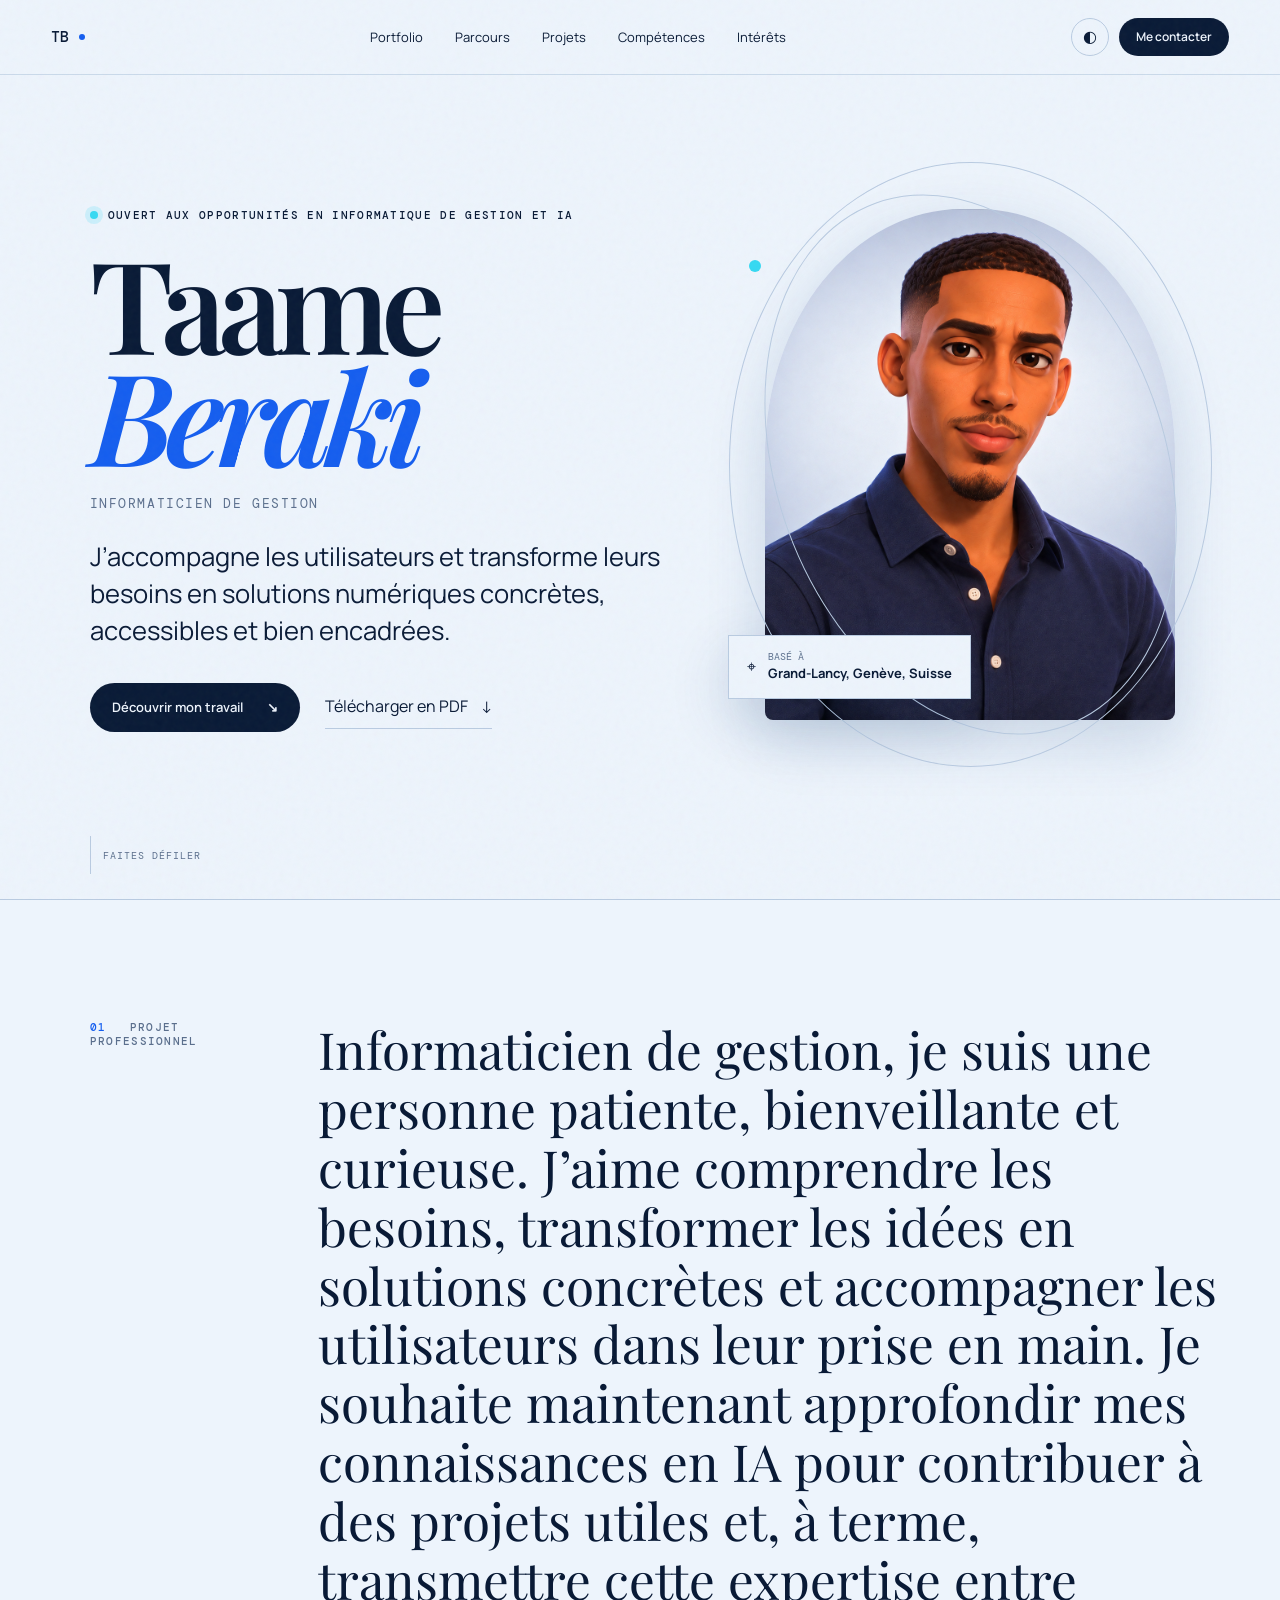
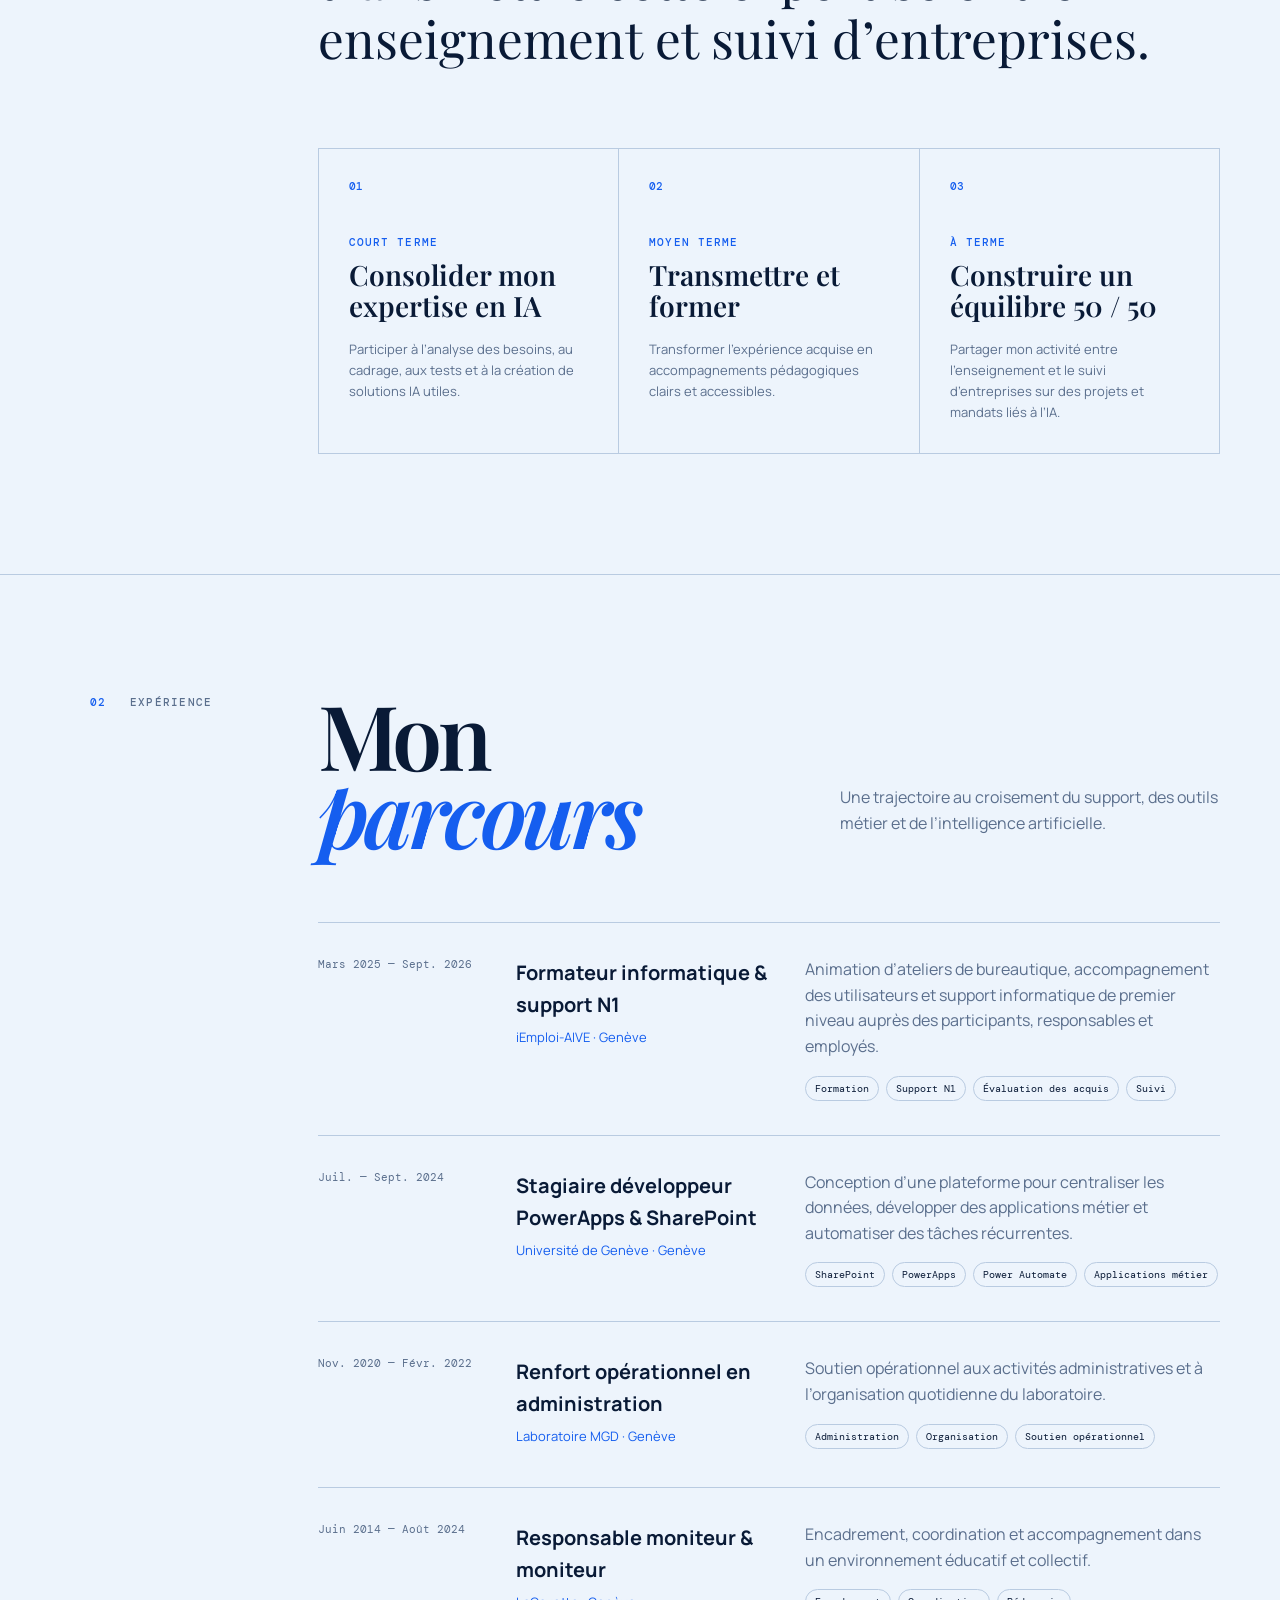
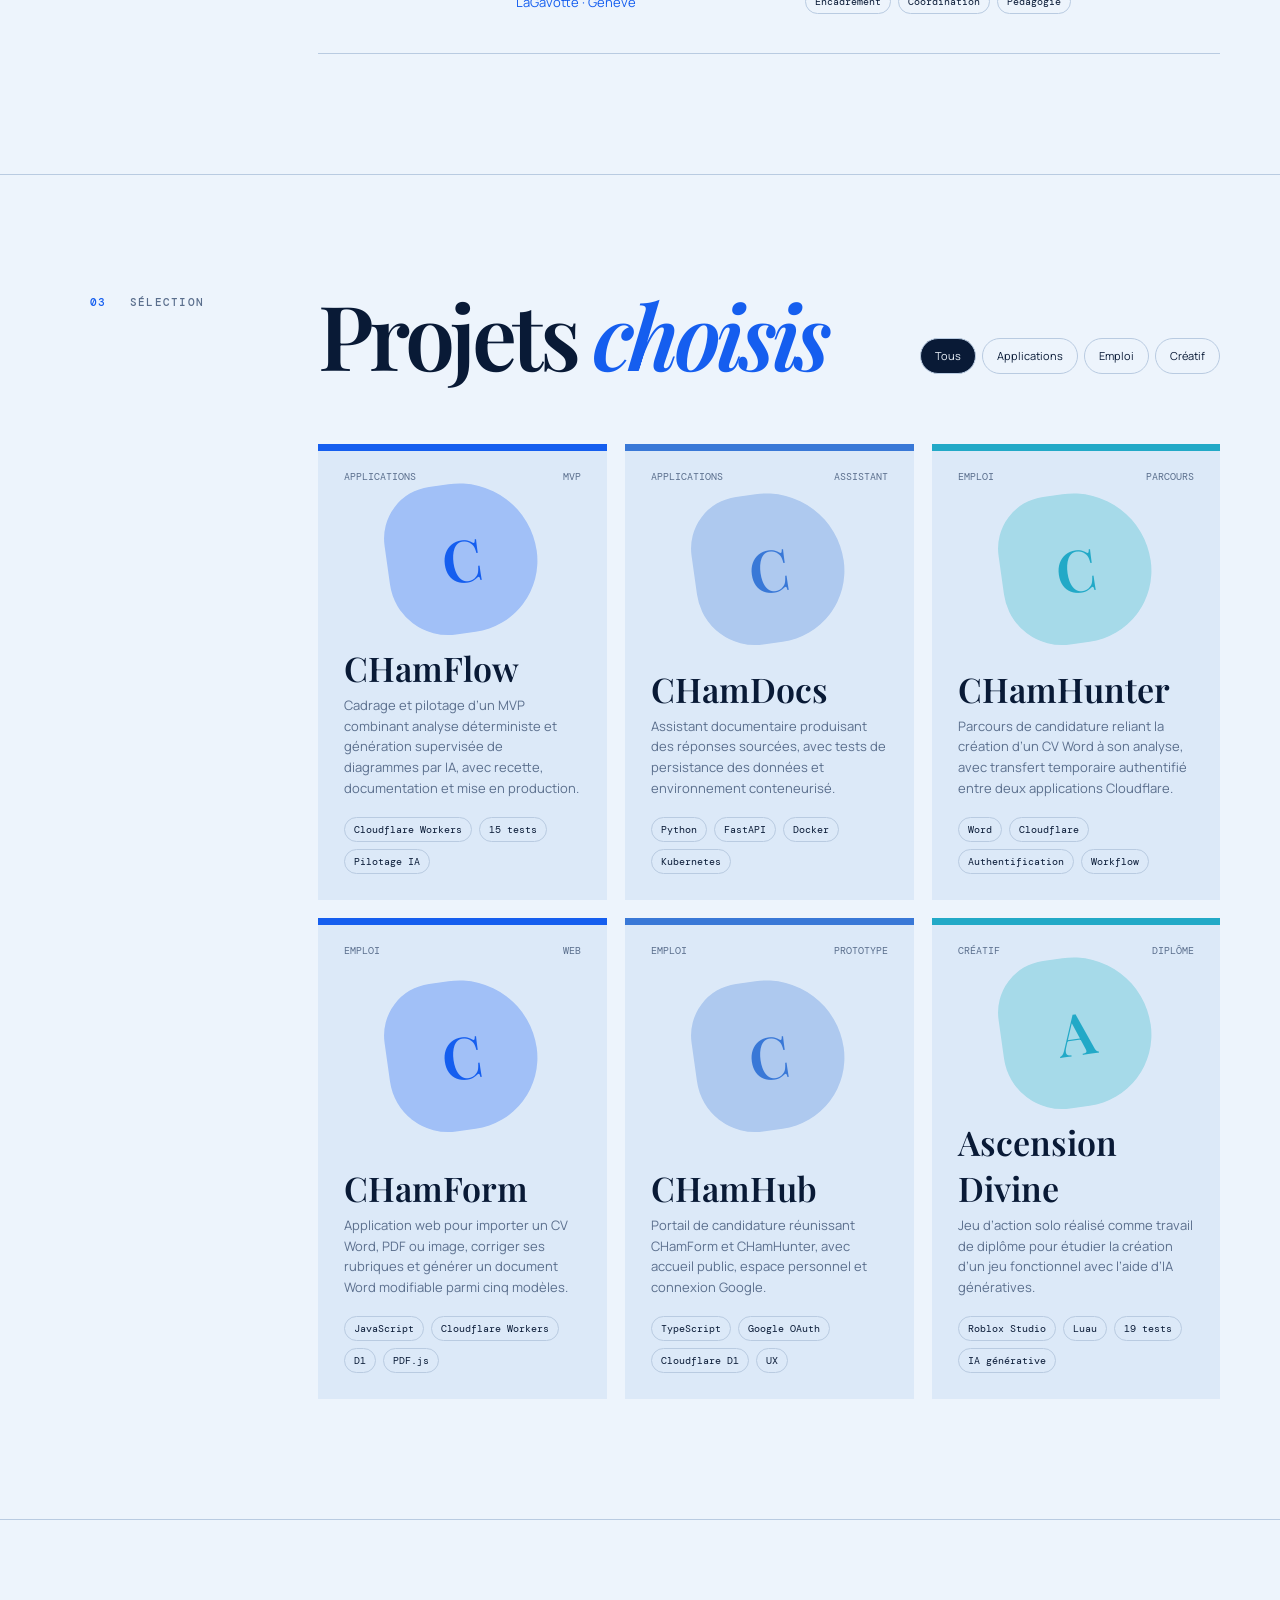
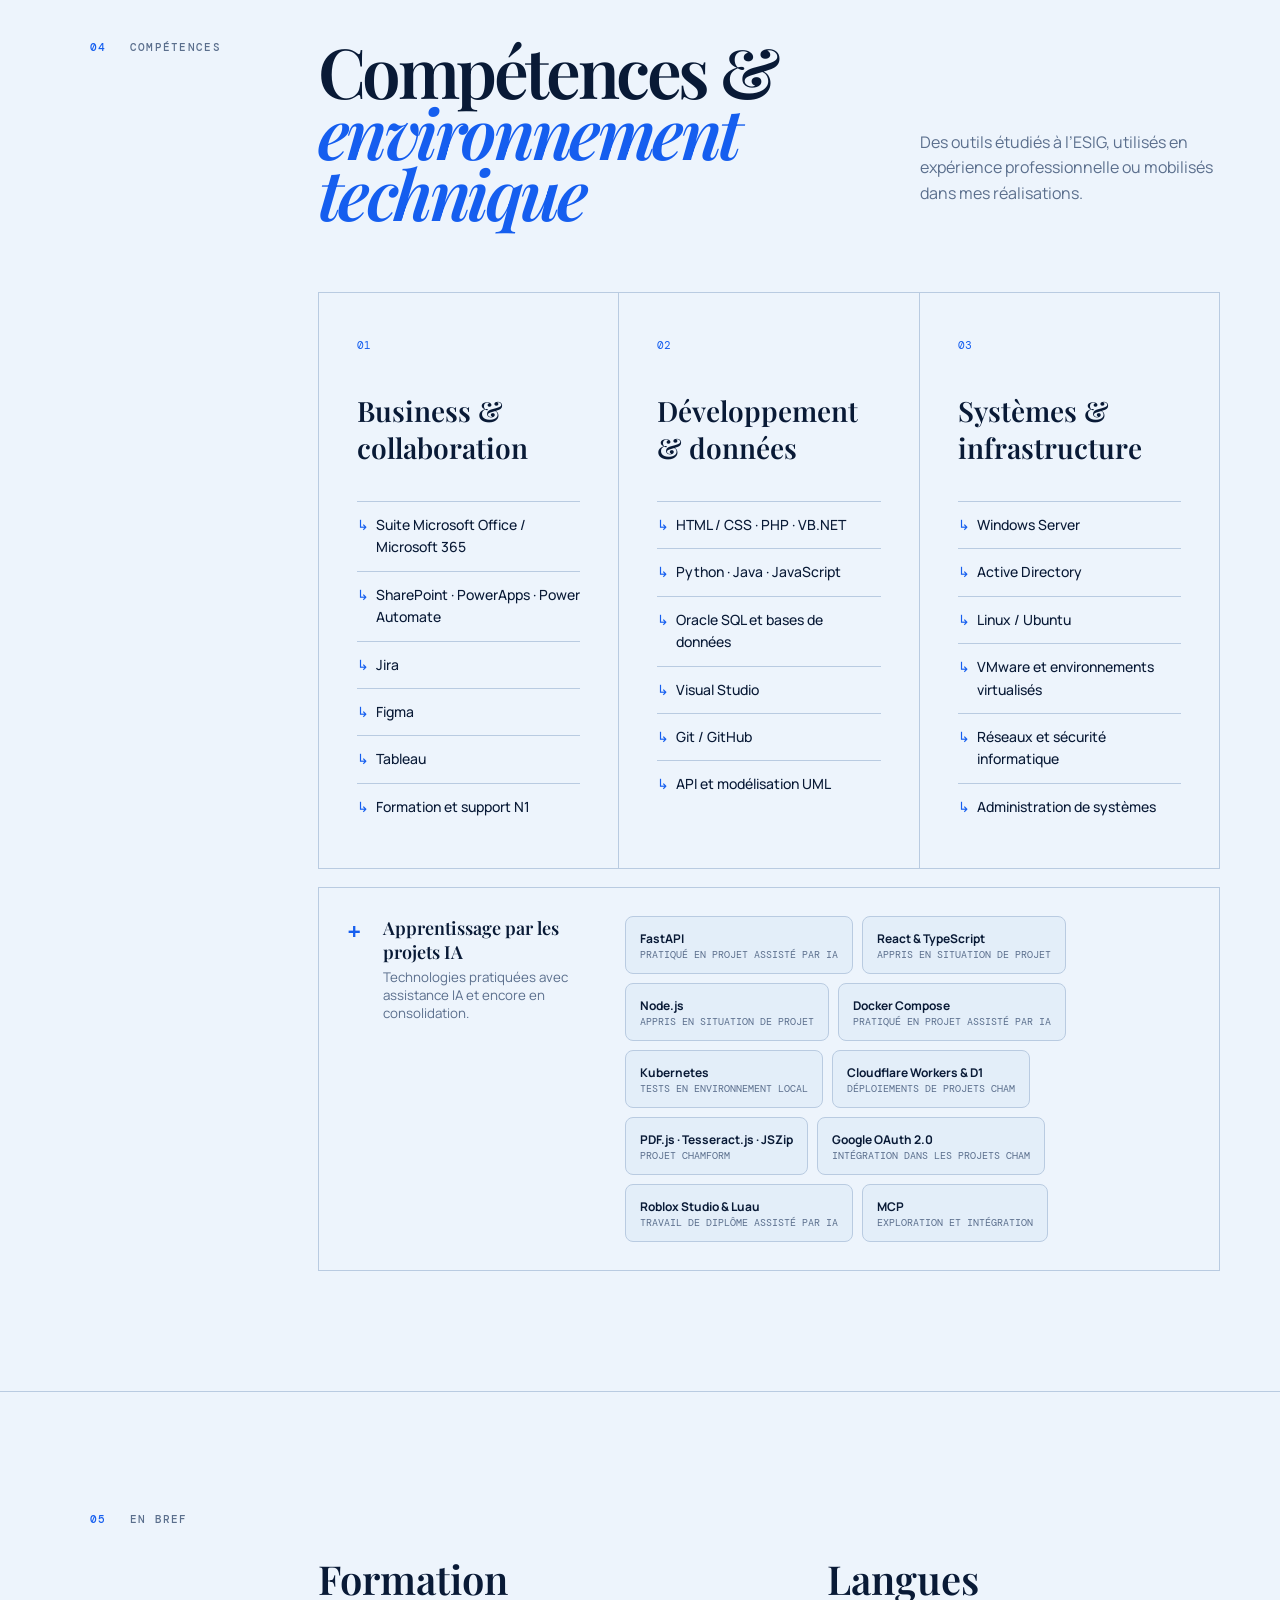
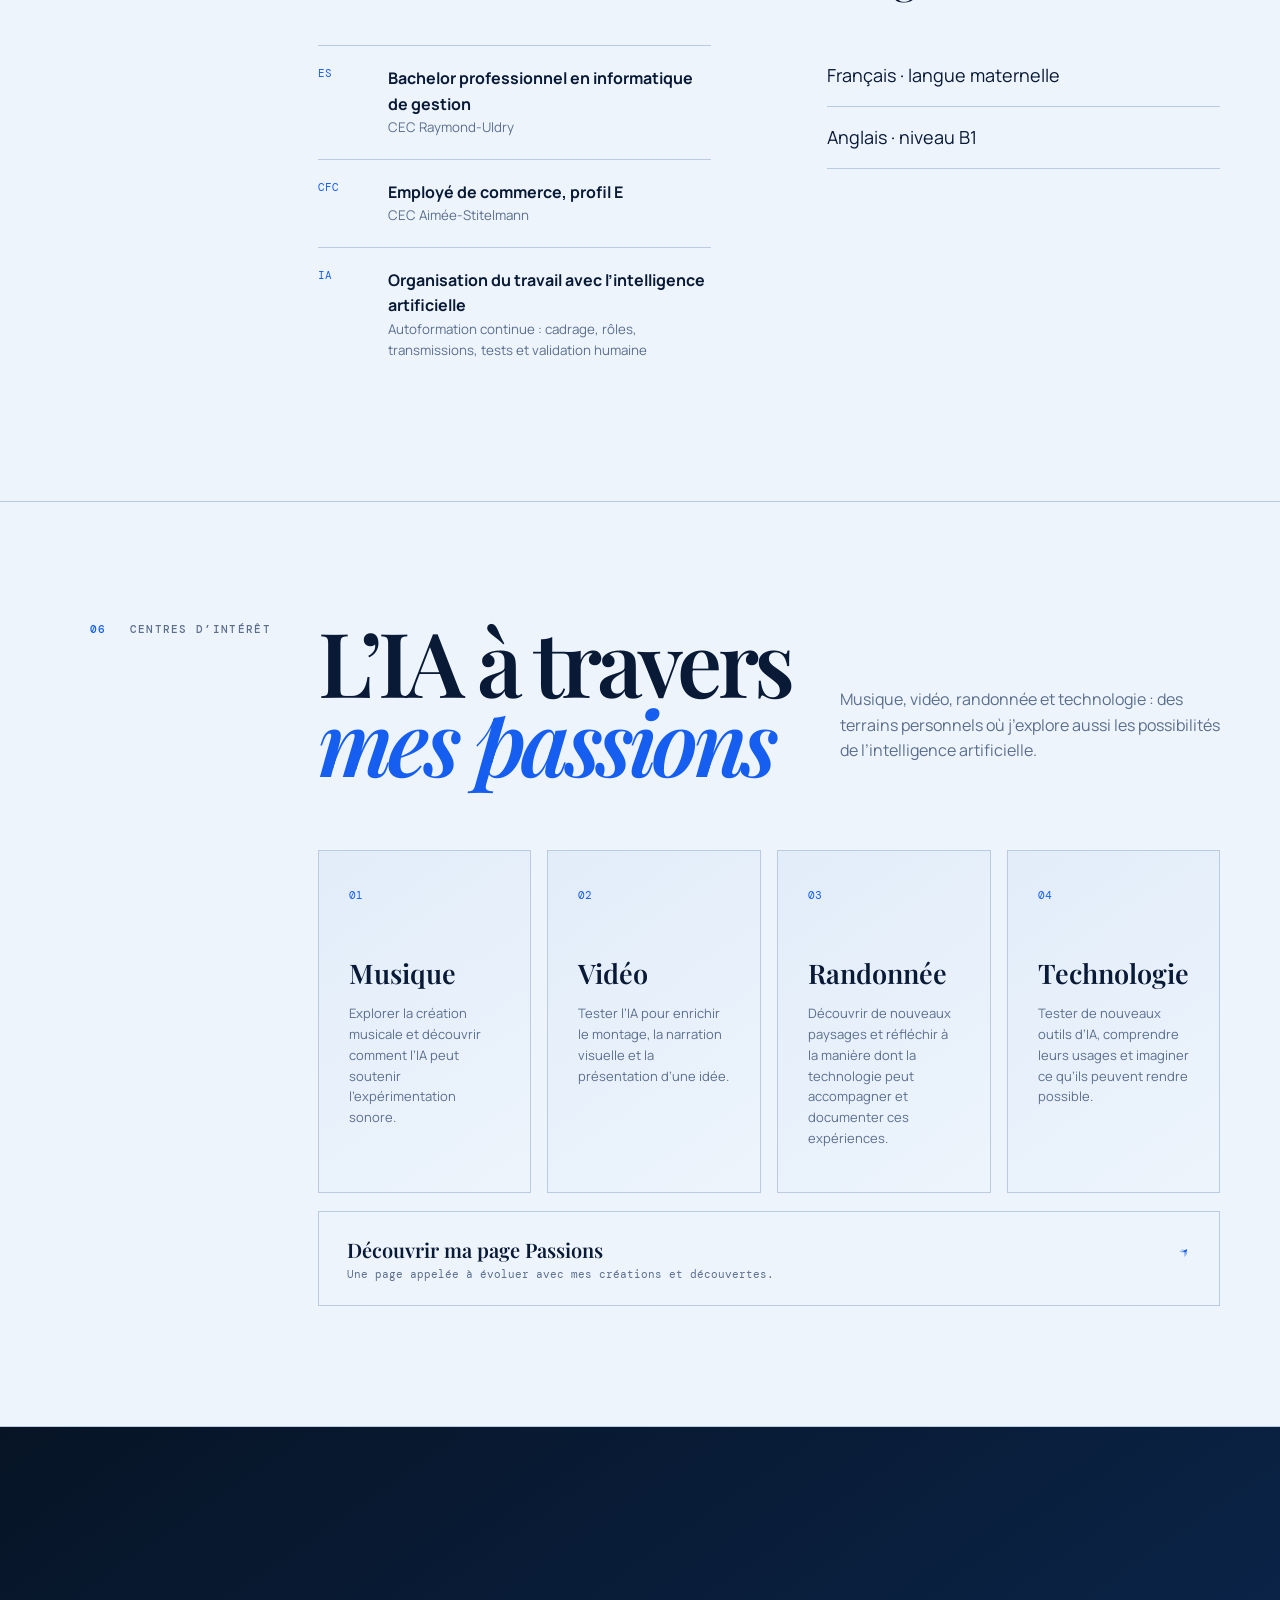
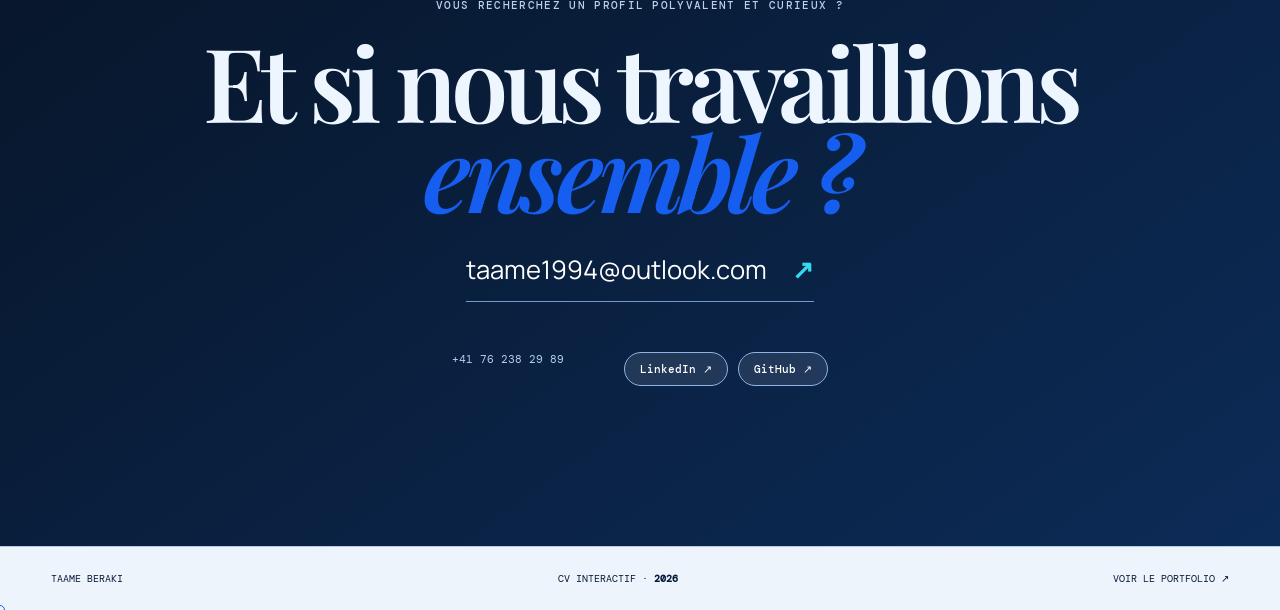
==== cv/index.html @ 234dd340 "Add interactive CV to portfolio" ====
<!doctype html>
<html lang="fr">
<head>
  <meta charset="utf-8">
  <meta name="viewport" content="width=device-width, initial-scale=1">
  <meta name="description" content="CV interactif de Taame Beraki, informaticien de gestion : parcours, compétences, projets et objectifs professionnels.">
  <meta name="theme-color" content="#f4f1ea">
  <title>Taame Beraki · CV interactif</title>
  <link rel="preconnect" href="https://fonts.googleapis.com">
  <link rel="preconnect" href="https://fonts.gstatic.com" crossorigin>
  <link href="https://fonts.googleapis.com/css2?family=DM+Mono:wght@300;400;500&family=Manrope:wght@400;500;600;700&family=Playfair+Display:ital,wght@0,600;1,600&display=swap" rel="stylesheet">
  <link rel="stylesheet" href="styles.css">
  <link rel="stylesheet" href="theme.css">
</head>
<body>
  <div class="noise" aria-hidden="true"></div>
  <header class="site-header">
    <a class="brand" href="#top" aria-label="Retour en haut"><span id="brand-initials">VN</span><i></i></a>
    <nav aria-label="Navigation principale">
      <a href="../index.html">Portfolio</a>
      <a href="#parcours">Parcours</a>
      <a href="#projets">Projets</a>
      <a href="#competences">Compétences</a>
      <a href="#interets">Intérêts</a>
    </nav>
    <div class="header-actions">
      <button class="icon-btn" id="theme-toggle" aria-label="Changer de thème" title="Changer de thème">◐</button>
      <a class="pill small" href="#contact">Me contacter</a>
    </div>
  </header>

  <main id="top">
    <section class="hero section reveal">
      <div class="hero-copy">
        <p class="eyebrow"><span class="status-dot"></span><span id="availability"></span></p>
        <h1><span id="first-name">Votre</span><br><em id="last-name">Nom</em></h1>
        <p class="hero-role" id="role"></p>
        <p class="lede" id="tagline"></p>
        <div class="hero-cta">
          <a class="pill" href="#projets">Découvrir mon travail <span>↘</span></a>
          <button class="text-btn" id="print-cv">Télécharger en PDF <span>↓</span></button>
        </div>
      </div>
      <div class="hero-visual" aria-label="Portrait stylisé">
        <div class="portrait-frame">
          <div class="portrait" id="portrait"><span id="portrait-initials">VN</span></div>
          <span class="orbit orbit-one"></span><span class="orbit orbit-two"></span>
        </div>
        <div class="location-card"><span>⌖</span><div><small>Basé à</small><strong id="location"></strong></div></div>
      </div>
      <div class="scroll-cue"><span></span>Faites défiler</div>
    </section>

    <section class="intro section reveal" id="apropos">
      <div class="section-label"><span>01</span> Projet professionnel</div>
      <div class="intro-content">
        <p class="statement" id="about"></p>
        <div class="goal-grid" id="goals"></div>
      </div>
    </section>

    <section class="experience section reveal" id="parcours">
      <div class="section-label"><span>02</span> Expérience</div>
      <div class="section-main">
        <div class="heading-row"><h2>Mon <em>parcours</em></h2><p>Une trajectoire au croisement du support, des outils métier et de l’intelligence artificielle.</p></div>
        <div class="timeline" id="experiences"></div>
      </div>
    </section>

    <section class="projects section reveal" id="projets">
      <div class="section-label"><span>03</span> Sélection</div>
      <div class="section-main">
        <div class="heading-row"><h2>Projets <em>choisis</em></h2><div class="filters" id="filters"></div></div>
        <div class="project-grid" id="projects"></div>
      </div>
    </section>

    <section class="skills section reveal" id="competences">
      <div class="section-label"><span>04</span> Compétences</div>
      <div class="section-main">
        <div class="heading-row"><h2>Compétences & <em>environnement technique</em></h2><p>Des outils étudiés à l’ESIG, utilisés en expérience professionnelle ou mobilisés dans mes réalisations.</p></div>
        <div class="skill-grid" id="skills"></div>
        <div class="additional-tools">
          <div class="additional-title"><span>+</span><strong>Apprentissage par les projets IA</strong><small>Technologies pratiquées avec assistance IA et encore en consolidation.</small></div>
          <div class="tool-chips" id="additional-tools"></div>
        </div>
      </div>
    </section>

    <section class="more section reveal">
      <div class="section-label"><span>05</span> En bref</div>
      <div class="section-main two-cols">
        <div><h3>Formation</h3><div id="education"></div></div>
        <div><h3>Langues</h3><ul class="language-list" id="languages"></ul></div>
      </div>
    </section>

    <section class="interests section reveal" id="interets">
      <div class="section-label"><span>06</span> Centres d’intérêt</div>
      <div class="section-main">
        <div class="heading-row"><h2>L’IA à travers <em>mes passions</em></h2><p>Musique, vidéo, randonnée et technologie : des terrains personnels où j’explore aussi les possibilités de l’intelligence artificielle.</p></div>
        <div class="interest-grid" id="interests"></div>
        <a class="passions-link" href="passions.html">Découvrir ma page Passions <span>↗</span><small>Une page appelée à évoluer avec mes créations et découvertes.</small></a>
      </div>
    </section>

    <section class="contact section reveal" id="contact">
      <p class="eyebrow">Vous recherchez un profil polyvalent et curieux ?</p>
      <h2>Et si nous travaillions<br><em>ensemble ?</em></h2>
      <a class="contact-link" id="email-link" href="#"><span id="email"></span><b>↗</b></a>
      <div class="contact-meta"><span id="phone"></span><div class="social-buttons" id="social-links"></div></div>
    </section>
  </main>

  <footer><span id="footer-name"></span><span>CV interactif · <b id="year"></b></span><a href="../index.html">Voir le portfolio ↗</a></footer>
  <div class="cursor-dot" aria-hidden="true"></div>
  <script src="cv-data.js"></script>
  <script src="script.js"></script>
</body>
</html>
---- cv/styles.css ----
:root{--paper:#f4f1ea;--ink:#171716;--muted:#6f6d67;--line:#cbc6bb;--accent:#d34f35;--card:#ebe6dc;--lime:#d9ff69;--shadow:0 20px 60px rgba(35,29,21,.12)}
*{box-sizing:border-box}html{scroll-behavior:smooth}body{margin:0;background:var(--paper);color:var(--ink);font-family:Manrope,sans-serif;line-height:1.6;transition:background .25s,color .25s}body.dark{--paper:#171716;--ink:#f3f0e9;--muted:#aaa69e;--line:#3d3a35;--accent:#ff7358;--card:#242320;--lime:#ccf45f;--shadow:0 20px 60px rgba(0,0,0,.3)}
a{color:inherit;text-decoration:none}button{font:inherit}.noise{position:fixed;inset:0;pointer-events:none;opacity:.045;z-index:20;background-image:url("data:image/svg+xml,%3Csvg viewBox='0 0 180 180' xmlns='http://www.w3.org/2000/svg'%3E%3Cfilter id='n'%3E%3CfeTurbulence type='fractalNoise' baseFrequency='.85' numOctaves='3' stitchTiles='stitch'/%3E%3C/filter%3E%3Crect width='100%25' height='100%25' filter='url(%23n)' opacity='.8'/%3E%3C/svg%3E")}.site-header{position:fixed;z-index:10;top:0;left:0;right:0;display:flex;align-items:center;justify-content:space-between;padding:18px 4vw;background:color-mix(in srgb,var(--paper) 82%,transparent);backdrop-filter:blur(14px);border-bottom:1px solid color-mix(in srgb,var(--line) 65%,transparent)}.brand{display:flex;align-items:center;gap:10px;font:500 15px DM Mono,monospace}.brand i{width:6px;height:6px;border-radius:50%;background:var(--accent)}nav{display:flex;gap:32px;font-size:13px}nav a{position:relative}nav a:after{content:"";position:absolute;left:0;right:100%;bottom:-5px;height:1px;background:var(--ink);transition:.25s}nav a:hover:after{right:0}.header-actions{display:flex;gap:10px;align-items:center}.icon-btn{border:1px solid var(--line);background:transparent;color:var(--ink);width:38px;height:38px;border-radius:50%;cursor:pointer}.pill{display:inline-flex;gap:24px;align-items:center;background:var(--ink);color:var(--paper);padding:14px 22px;border-radius:999px;font-size:13px;font-weight:600;transition:transform .2s,box-shadow .2s}.pill:hover{transform:translateY(-2px);box-shadow:var(--shadow)}.pill.small{padding:9px 17px;font-size:12px}.section{padding:120px 7vw;border-bottom:1px solid var(--line)}.hero{min-height:100vh;padding-top:150px;display:grid;grid-template-columns:1.2fr .8fr;align-items:center;position:relative;overflow:hidden}.eyebrow{font:500 11px DM Mono,monospace;text-transform:uppercase;letter-spacing:.12em;display:flex;gap:10px;align-items:center}.status-dot{width:8px;height:8px;border-radius:50%;background:#67bd61;box-shadow:0 0 0 5px color-mix(in srgb,#67bd61 18%,transparent)}h1,h2{font-family:Playfair Display,serif;font-weight:600;line-height:.88;margin:24px 0}h1{font-size:clamp(74px,10vw,154px);letter-spacing:-.065em}h1 em,h2 em{color:var(--accent);font-weight:600}.hero-role{font:400 13px DM Mono,monospace;text-transform:uppercase;letter-spacing:.12em;color:var(--muted)}.lede{max-width:610px;font-size:clamp(18px,2vw,26px);line-height:1.45;margin:26px 0 34px}.hero-cta{display:flex;align-items:center;gap:25px}.text-btn{border:0;background:none;color:var(--ink);border-bottom:1px solid var(--line);padding:8px 0;cursor:pointer}.text-btn span{margin-left:10px}.hero-visual{position:relative;display:grid;place-items:center;min-height:520px}.portrait-frame{width:min(32vw,410px);aspect-ratio:4/5;position:relative}.portrait{height:100%;border-radius:48% 48% 8px 8px;background:linear-gradient(150deg,#f7d89f,#d5533f 52%,#682f83);display:grid;place-items:center;overflow:hidden;box-shadow:var(--shadow)}.portrait span{font:600 clamp(70px,10vw,140px) Playfair Display,serif;color:#fff8;letter-spacing:-.08em}.portrait.has-photo{background-size:cover;background-position:center}.portrait.has-photo span{display:none}.orbit{position:absolute;border:1px solid var(--line);border-radius:50%;pointer-events:none}.orbit-one{inset:-9%;animation:spin 18s linear infinite}.orbit-one:before{content:"";position:absolute;width:12px;height:12px;border-radius:50%;background:var(--lime);top:16%;left:4%}.orbit-two{inset:12% -18%;transform:rotate(70deg)}@keyframes spin{to{transform:rotate(360deg)}}.location-card{position:absolute;bottom:5%;left:-5%;background:var(--paper);border:1px solid var(--line);padding:14px 18px;box-shadow:var(--shadow);display:flex;gap:12px;align-items:center}.location-card small,.location-card strong{display:block}.location-card small{font:10px DM Mono;color:var(--muted);text-transform:uppercase}.location-card strong{font-size:13px}.scroll-cue{position:absolute;bottom:25px;left:7vw;font:10px DM Mono;color:var(--muted);text-transform:uppercase;letter-spacing:.1em;display:flex;align-items:center;gap:12px}.scroll-cue span{height:38px;width:1px;background:var(--line)}.section-label{font:500 11px DM Mono,monospace;text-transform:uppercase;letter-spacing:.12em;color:var(--muted)}.section-label span{color:var(--accent);margin-right:15px}.intro,.experience,.projects,.skills,.more{display:grid;grid-template-columns:18% 82%;gap:30px}.statement{font-family:Playfair Display,serif;font-size:clamp(30px,4vw,58px);line-height:1.15;max-width:1100px;margin:0 0 80px}.stats{display:grid;grid-template-columns:repeat(3,1fr);border-top:1px solid var(--line)}.stat{padding:35px 20px 0 0}.stat strong{display:block;font:600 clamp(42px,5vw,72px) Playfair Display;color:var(--accent)}.stat span{font:11px DM Mono;color:var(--muted);text-transform:uppercase}.heading-row{display:flex;justify-content:space-between;align-items:end;margin-bottom:70px;gap:40px}.heading-row h2{font-size:clamp(55px,7vw,100px);letter-spacing:-.05em;margin:0}.heading-row>p{max-width:380px;color:var(--muted)}.timeline{border-top:1px solid var(--line)}.timeline-item{display:grid;grid-template-columns:22% 32% 46%;padding:34px 0;border-bottom:1px solid var(--line);transition:padding .2s}.timeline-item:hover{padding-left:10px}.period{font:11px DM Mono;color:var(--muted)}.job h3{margin:0;font-size:20px}.job p{margin:6px 0;color:var(--accent);font-size:13px}.job-detail p{margin-top:0;color:var(--muted)}.tag-list{display:flex;gap:7px;flex-wrap:wrap}.tag{font:10px DM Mono;border:1px solid var(--line);border-radius:999px;padding:5px 9px}.filters{display:flex;gap:6px;flex-wrap:wrap}.filter{border:1px solid var(--line);color:var(--ink);background:none;border-radius:999px;padding:8px 14px;cursor:pointer;font-size:11px}.filter.active{background:var(--ink);color:var(--paper)}.project-grid{display:grid;grid-template-columns:repeat(3,1fr);gap:18px}.project-card{min-height:420px;padding:26px;background:var(--card);display:flex;flex-direction:column;position:relative;overflow:hidden;transition:transform .3s,opacity .3s}.project-card:hover{transform:translateY(-8px)}.project-card:before{content:"";height:7px;position:absolute;top:0;left:0;right:0;background:var(--project)}.project-card[data-color=violet]{--project:#7852b8}.project-card[data-color=coral]{--project:#e46b4f}.project-card[data-color=mint]{--project:#79bfa2}.project-top{display:flex;justify-content:space-between;font:10px DM Mono;color:var(--muted);text-transform:uppercase}.project-mark{margin:auto;display:grid;place-items:center;width:150px;height:150px;border-radius:40% 60% 55% 45%;background:color-mix(in srgb,var(--project) 35%,var(--paper));font:600 58px Playfair Display;color:var(--project);transform:rotate(-8deg);transition:.3s}.project-card:hover .project-mark{transform:rotate(4deg) scale(1.06)}.project-card h3{font:600 34px Playfair Display;margin:12px 0 4px}.project-card p{font-size:13px;color:var(--muted);margin:0 0 18px}.skill-grid{display:grid;grid-template-columns:repeat(3,1fr);gap:1px;background:var(--line);border:1px solid var(--line)}.skill-group{background:var(--paper);padding:38px}.skill-group .num{font:11px DM Mono;color:var(--accent)}.skill-group h3{font:600 28px Playfair Display;margin:35px 0}.skill-group ul{list-style:none;padding:0;margin:0}.skill-group li{border-top:1px solid var(--line);padding:10px 0;font-size:13px}.two-cols{display:grid;grid-template-columns:1fr 1fr;gap:9vw}.two-cols h3{font:600 40px Playfair Display}.edu-item{border-top:1px solid var(--line);padding:20px 0;display:grid;grid-template-columns:70px 1fr}.edu-item span{font:11px DM Mono;color:var(--accent)}.edu-item strong,.edu-item small{display:block}.edu-item small{color:var(--muted)}.language-list{list-style:none;padding:0}.language-list li{font-size:18px;border-bottom:1px solid var(--line);padding:16px 0}.contact{text-align:center;padding-top:160px;padding-bottom:160px;background:var(--ink);color:var(--paper)}.contact .eyebrow{justify-content:center;color:var(--muted)}.contact h2{font-size:clamp(55px,8vw,120px);letter-spacing:-.055em}.contact-link{display:inline-flex;gap:25px;align-items:center;border-bottom:1px solid var(--muted);font-size:clamp(16px,2vw,28px);padding:10px 0}.contact-link b{color:var(--lime)}.contact-meta{display:flex;justify-content:center;gap:60px;margin-top:50px;color:var(--muted);font:11px DM Mono}.contact-meta a{margin:0 8px;color:var(--paper)}footer{display:flex;justify-content:space-between;padding:25px 4vw;font:10px DM Mono;text-transform:uppercase}.reveal{opacity:0;transform:translateY(25px);transition:opacity .7s,transform .7s}.reveal.visible{opacity:1;transform:none}.cursor-dot{position:fixed;z-index:30;width:10px;height:10px;border:1px solid var(--accent);border-radius:50%;pointer-events:none;transform:translate(-50%,-50%);transition:width .2s,height .2s;display:none}@media(pointer:fine){.cursor-dot{display:block}}@media(max-width:900px){nav{display:none}.section{padding:90px 6vw}.hero{grid-template-columns:1fr;padding-top:120px}.hero-visual{min-height:430px}.portrait-frame{width:min(75vw,380px)}.intro,.experience,.projects,.skills,.more{grid-template-columns:1fr}.section-label{margin-bottom:35px}.project-grid,.skill-grid{grid-template-columns:1fr}.timeline-item{grid-template-columns:1fr;gap:15px}.stats{grid-template-columns:1fr}.heading-row{align-items:start;flex-direction:column}.two-cols{grid-template-columns:1fr}.project-card{min-height:380px}}@media(max-width:540px){.site-header{padding:14px 5vw}.pill.small{display:none}.hero-cta{align-items:flex-start;flex-direction:column}.hero-visual{min-height:390px}.location-card{left:0}.contact-meta,footer{flex-direction:column;gap:18px}.contact-meta{align-items:center}.section{padding:72px 5vw}.hero{padding-top:115px}h1{font-size:70px}}@media print{.site-header,.hero-cta,.scroll-cue,.noise,.cursor-dot,.filters{display:none!important}.section{padding:35px 4vw;break-inside:avoid}.hero{min-height:auto;padding-top:40px;grid-template-columns:1.4fr .6fr}.hero-visual{min-height:280px}.portrait-frame{width:200px}.contact{background:white;color:black}.reveal{opacity:1;transform:none}.project-card{min-height:250px}.project-grid{grid-template-columns:repeat(3,1fr)}body{--paper:#fff;--ink:#111;--card:#eee}}
---- cv/theme.css ----
:root {
  --paper: #edf4fc;
  --ink: #091a36;
  --muted: #5b6f8d;
  --line: #b9cbe1;
  --accent: #155eef;
  --card: #dce9f8;
  --lime: #35d9f2;
  --shadow: 0 20px 60px rgba(13, 53, 109, .16);
}

body.dark {
  --paper: #071426;
  --ink: #edf5ff;
  --muted: #9eb2ce;
  --line: #29415f;
  --accent: #5b8cff;
  --card: #0f2440;
  --lime: #35d9f2;
  --shadow: 0 20px 60px rgba(0, 0, 0, .35);
}

.portrait {
  background: linear-gradient(145deg, #d8e8ff, #3978d7 52%, #071426);
}

.portrait.has-photo {
  background-position: center 16%;
}

.project-card[data-color=violet] { --project: #155eef; }
.project-card[data-color=coral] { --project: #3978d7; }
.project-card[data-color=mint] { --project: #22a9c7; }

.contact {
  background: linear-gradient(145deg, #071426, #0c2b57);
  color: #edf5ff;
}

.contact .eyebrow,
.contact-meta {
  color: #b9d0ee;
}

.contact-link {
  color: #ffffff;
  border-color: #7799c7;
}

.social-buttons {
  display: flex;
  gap: 10px;
}

.contact-meta .social-buttons a {
  display: inline-flex;
  align-items: center;
  margin: 0;
  padding: 9px 15px;
  border: 1px solid #8eb4e5;
  border-radius: 999px;
  background: rgba(237, 245, 255, .1);
  color: #ffffff;
  font-weight: 500;
  transition: background .2s, color .2s, transform .2s;
}

.contact-meta .social-buttons a:hover {
  background: #edf5ff;
  color: #071426;
  transform: translateY(-2px);
}

.status-dot {
  background: #35d9f2;
  box-shadow: 0 0 0 5px color-mix(in srgb, #35d9f2 18%, transparent);
}

.interests {
  display: grid;
  grid-template-columns: 18% 82%;
  gap: 30px;
}

.interest-grid {
  display: grid;
  grid-template-columns: repeat(4, 1fr);
  gap: 16px;
}

.passions-link {
  display: grid;
  grid-template-columns: 1fr auto;
  gap: 4px 20px;
  margin-top: 18px;
  padding: 24px 28px;
  border: 1px solid var(--line);
  font: 600 20px "Playfair Display", serif;
  transition: background .2s, transform .2s;
}

.passions-link:hover {
  background: var(--card);
  transform: translateY(-2px);
}

.passions-link span {
  color: var(--accent);
}

.passions-link small {
  grid-column: 1 / -1;
  color: var(--muted);
  font: 11px "DM Mono", monospace;
}

.passions-page {
  min-height: 100vh;
}

.passions-hero {
  min-height: 78vh;
  padding: 170px 8vw 90px;
  display: flex;
  flex-direction: column;
  justify-content: center;
  border-bottom: 1px solid var(--line);
}

.passions-hero h1 {
  margin: 22px 0;
  font-size: clamp(80px, 14vw, 190px);
}

.passions-hero .lede {
  max-width: 760px;
  color: var(--muted);
}

.passions-list {
  display: grid;
  grid-template-columns: repeat(2, 1fr);
  padding: 0 8vw;
}

.passions-list article {
  min-height: 360px;
  padding: 45px;
  border-right: 1px solid var(--line);
  border-bottom: 1px solid var(--line);
}

.passions-list article:nth-child(2n) {
  border-right: 0;
}

.passions-list span {
  color: var(--accent);
  font: 11px "DM Mono", monospace;
}

.passions-list h2 {
  margin: 90px 0 20px;
  font-size: clamp(42px, 6vw, 80px);
}

.passions-list p {
  max-width: 480px;
  color: var(--muted);
}

.passions-next {
  padding: 140px 8vw;
  text-align: center;
}

.passions-next .eyebrow {
  justify-content: center;
}

.passions-next h2 {
  margin: 28px 0 55px;
  font-size: clamp(55px, 8vw, 110px);
}

.interest-card {
  min-height: 250px;
  padding: 30px;
  border: 1px solid var(--line);
  background: linear-gradient(145deg, color-mix(in srgb, var(--card) 65%, transparent), transparent);
}

.interest-card > span {
  color: var(--accent);
  font: 11px "DM Mono", monospace;
}

.interest-card h3 {
  margin: 52px 0 15px;
  font: 600 27px "Playfair Display", serif;
  line-height: 1.1;
}

.interest-card p {
  color: var(--muted);
  font-size: 13px;
}

.goal-grid {
  display: grid;
  grid-template-columns: repeat(3, 1fr);
  gap: 1px;
  background: var(--line);
  border: 1px solid var(--line);
}

.goal-card {
  position: relative;
  min-height: 285px;
  padding: 30px;
  background: var(--paper);
}

.goal-number {
  color: var(--accent);
  font: 500 11px "DM Mono", monospace;
}

.goal-horizon {
  margin: 42px 0 10px;
  color: var(--accent);
  font: 500 11px "DM Mono", monospace;
  letter-spacing: .1em;
  text-transform: uppercase;
}

.goal-card h3 {
  max-width: 270px;
  margin: 0 0 18px;
  font: 600 28px "Playfair Display", serif;
  line-height: 1.12;
}

.goal-card > p:last-child {
  margin: 0;
  color: var(--muted);
  font-size: 13px;
}

.skill-group li {
  position: relative;
  padding: 12px 0 12px 19px;
  font-size: 14px;
  font-weight: 500;
}

.skill-group li::before {
  content: "↳";
  position: absolute;
  left: 0;
  color: var(--accent);
}

.skills .heading-row h2 {
  max-width: 520px;
  font-size: clamp(48px, 5.4vw, 76px);
}

.skills .heading-row > p {
  max-width: 300px;
}

.additional-tools {
  display: grid;
  grid-template-columns: 250px 1fr;
  gap: 28px;
  margin-top: 18px;
  padding: 28px;
  border: 1px solid var(--line);
}

.additional-title {
  display: grid;
  grid-template-columns: 26px 1fr;
  align-content: start;
  gap: 4px 10px;
}

.additional-title > span {
  grid-row: 1 / span 2;
  color: var(--accent);
  font: 500 24px "DM Mono", monospace;
}

.additional-title strong {
  font: 600 18px "Playfair Display", serif;
}

.additional-title small {
  color: var(--muted);
  line-height: 1.35;
}

.tool-chips {
  display: flex;
  flex-wrap: wrap;
  gap: 9px;
}

.tool-chip {
  display: inline-flex;
  flex-direction: column;
  justify-content: center;
  min-height: 58px;
  padding: 9px 14px;
  border: 1px solid var(--line);
  border-radius: 8px;
  background: color-mix(in srgb, var(--card) 55%, transparent);
}

.tool-chip strong {
  font-size: 12px;
}

.tool-chip span {
  color: var(--muted);
  font: 10px "DM Mono", monospace;
  text-transform: uppercase;
}

@media (max-width: 900px) {
  .interests { grid-template-columns: 1fr; }
  .interest-grid { grid-template-columns: 1fr; }
  .goal-grid { grid-template-columns: 1fr; }
  .additional-tools { grid-template-columns: 1fr; }
  .passions-list { grid-template-columns: 1fr; padding: 0 5vw; }
  .passions-list article { border-right: 0; }
}

@media (max-width: 1100px) {
  .skills {
    grid-template-columns: 1fr;
  }

  .skills .section-label {
    margin-bottom: 35px;
  }

  .skills .heading-row {
    align-items: flex-start;
    flex-direction: column;
  }

  .skills .heading-row > p {
    max-width: 520px;
  }

  .skills .skill-grid {
    grid-template-columns: 1fr;
  }
}
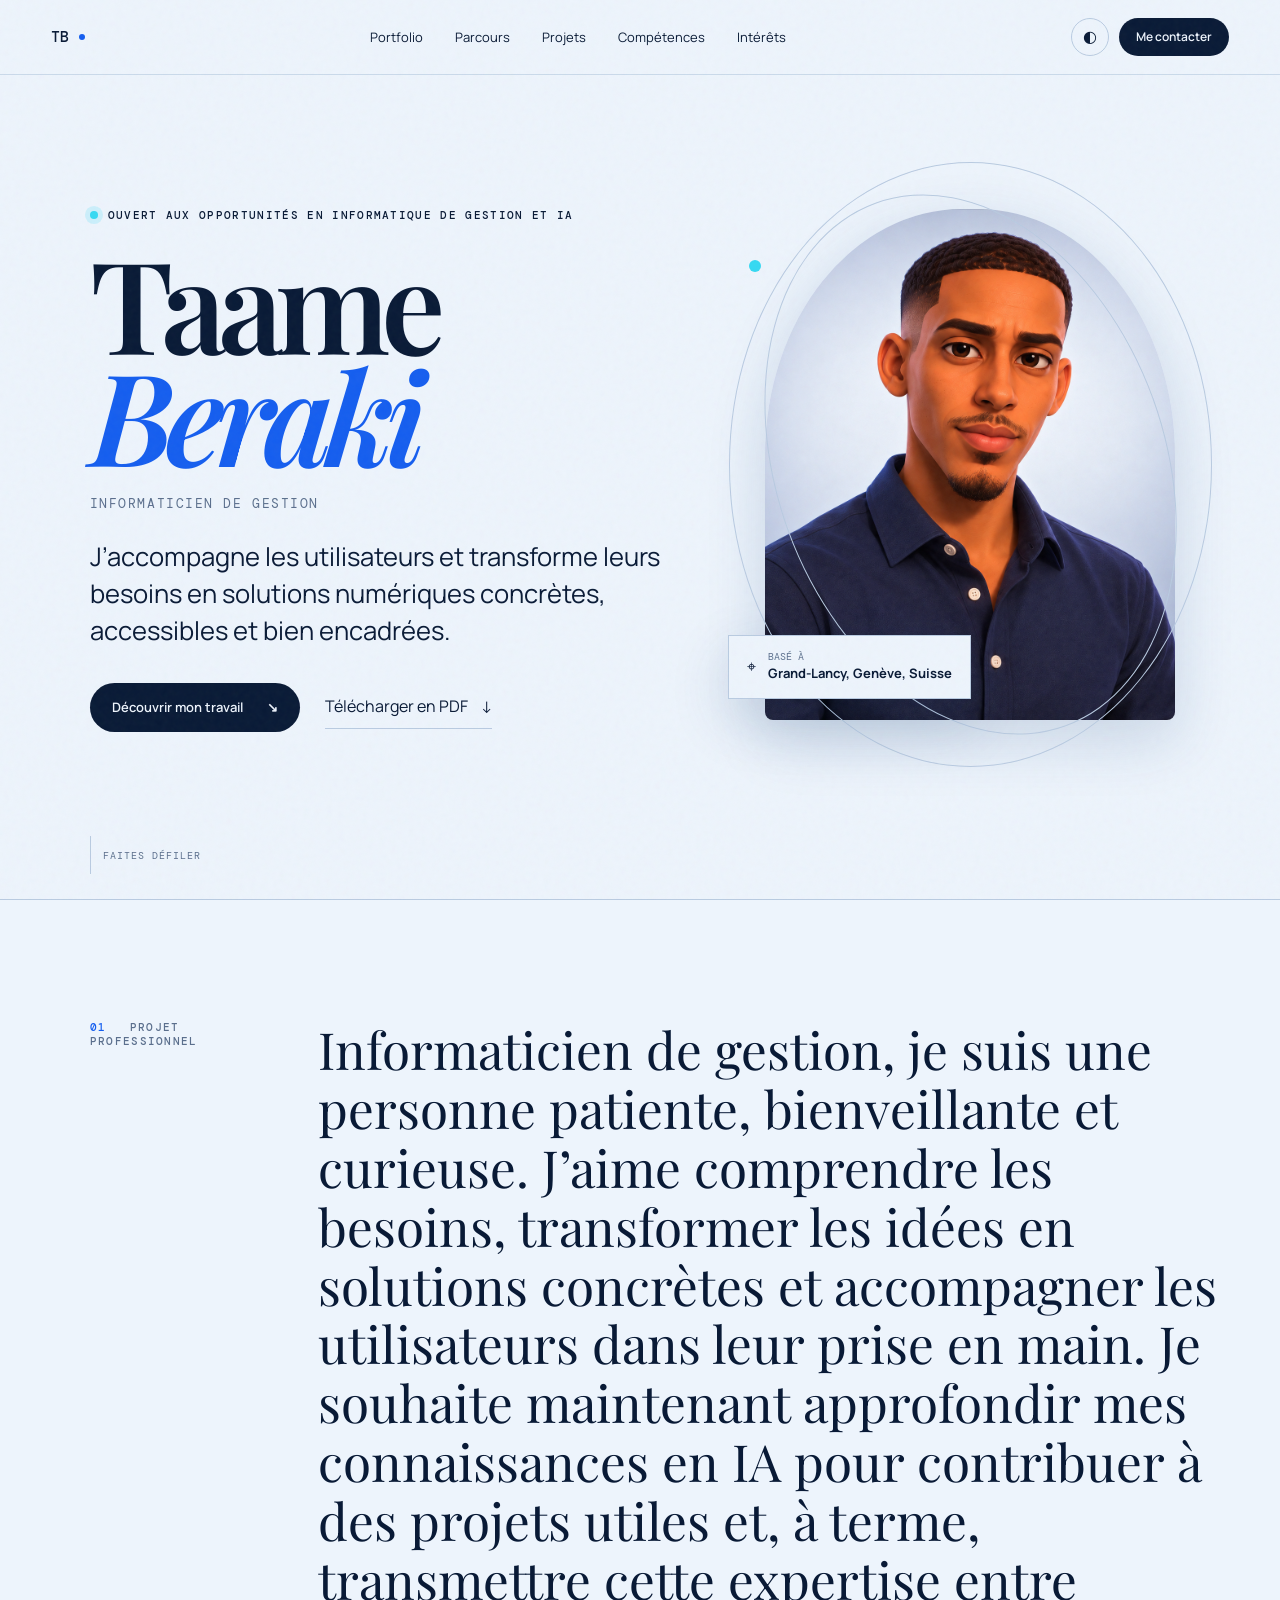
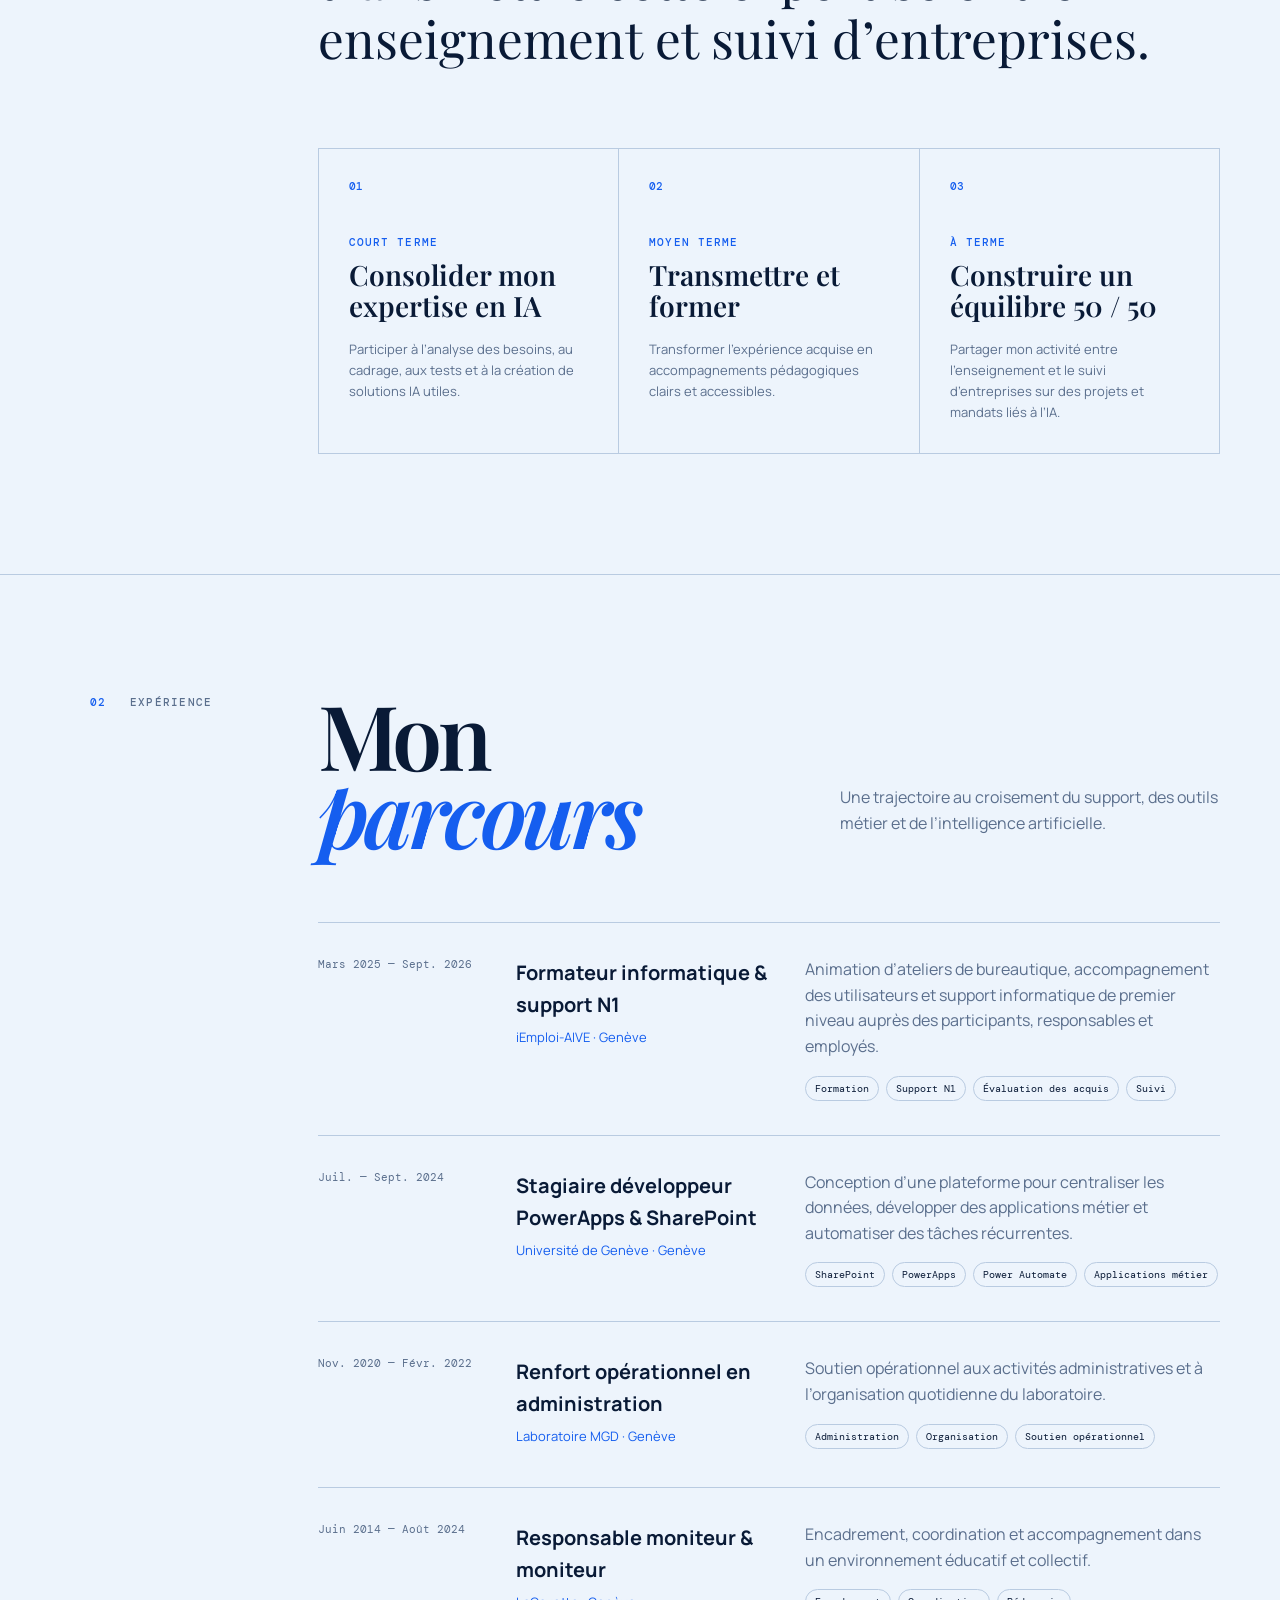
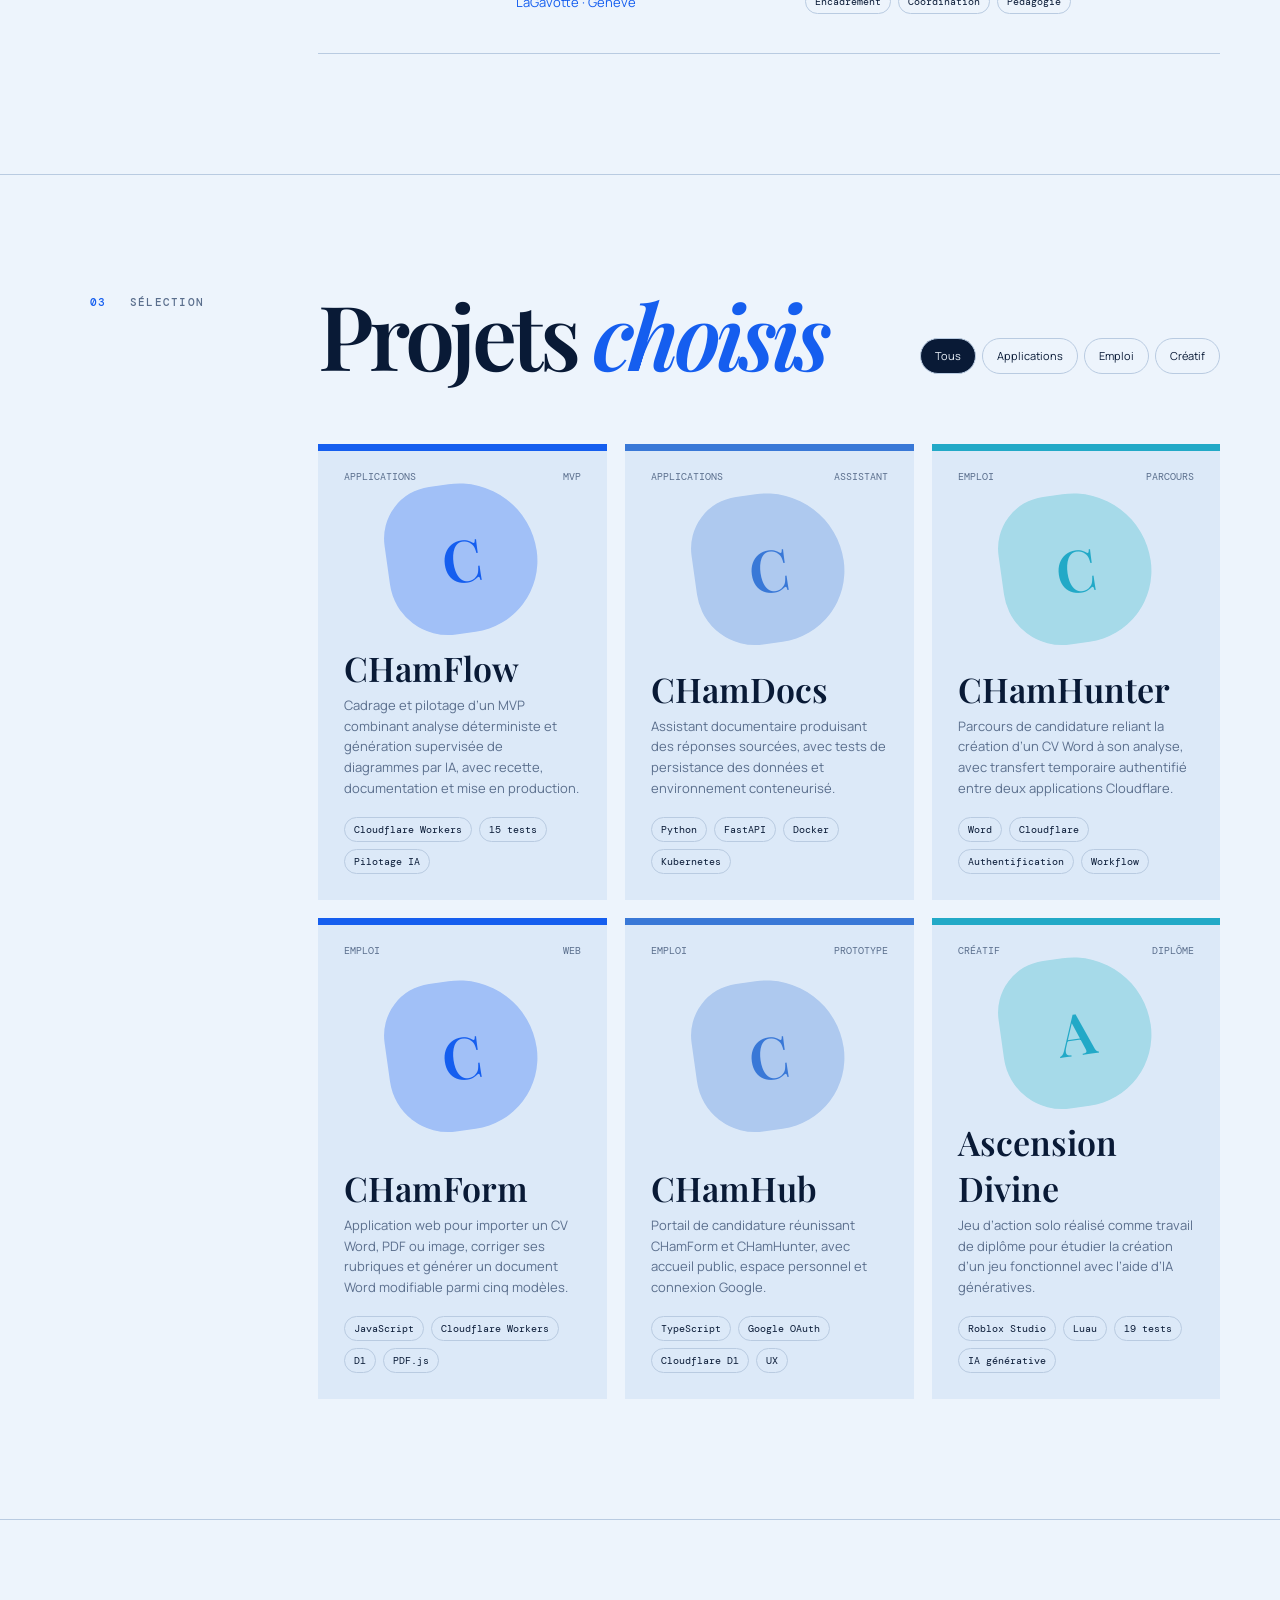
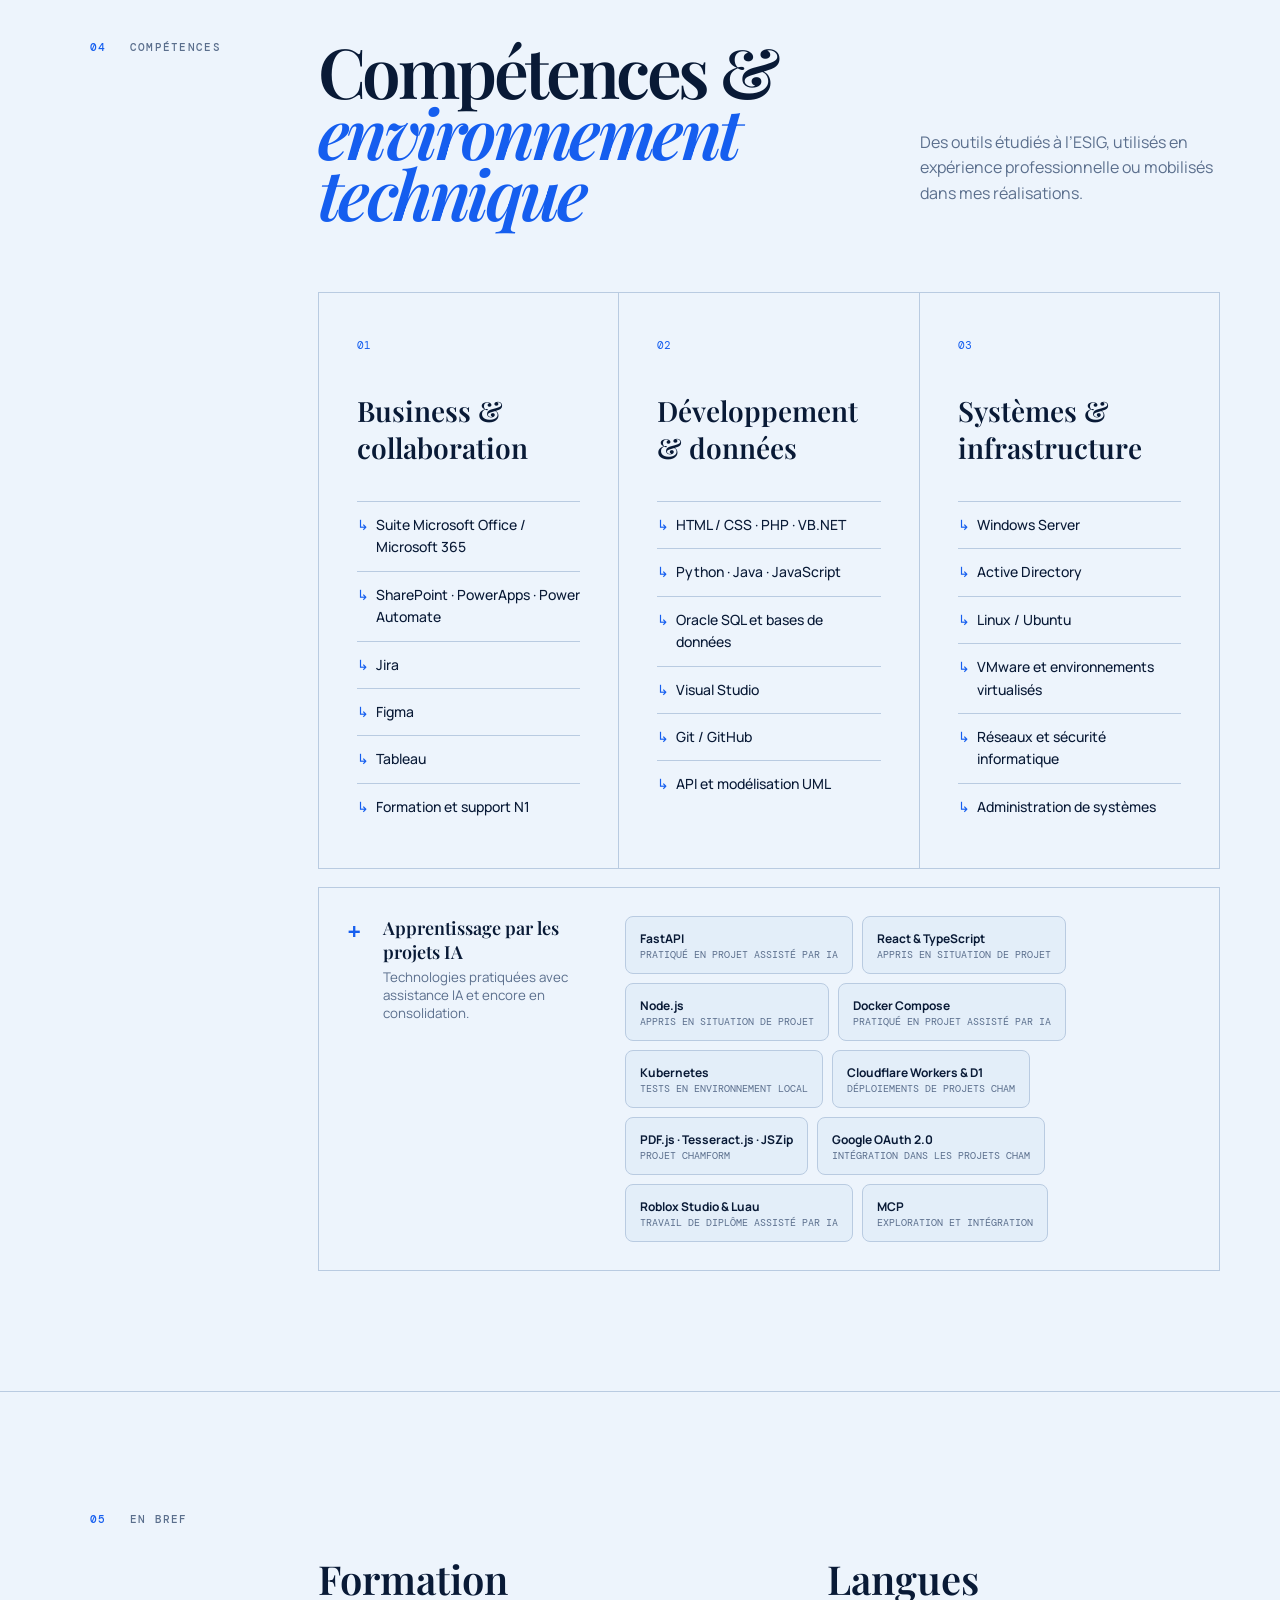
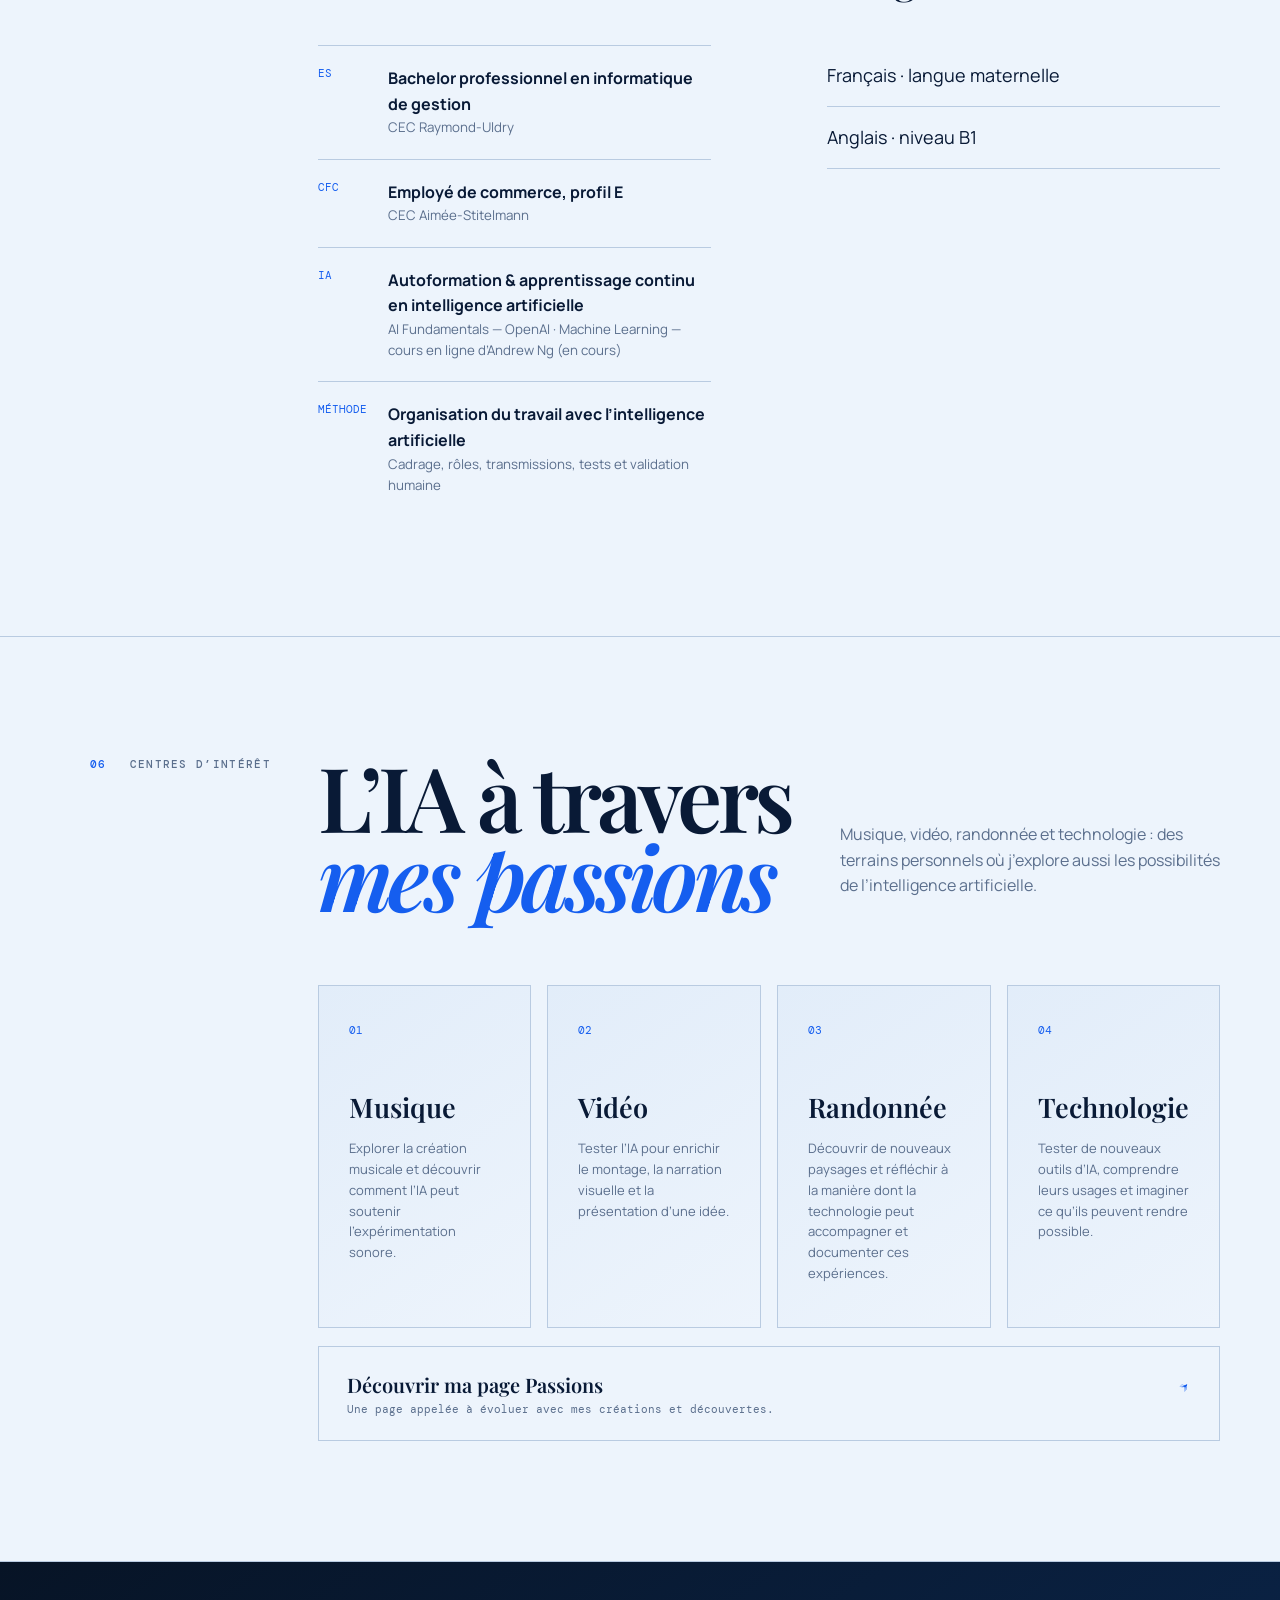
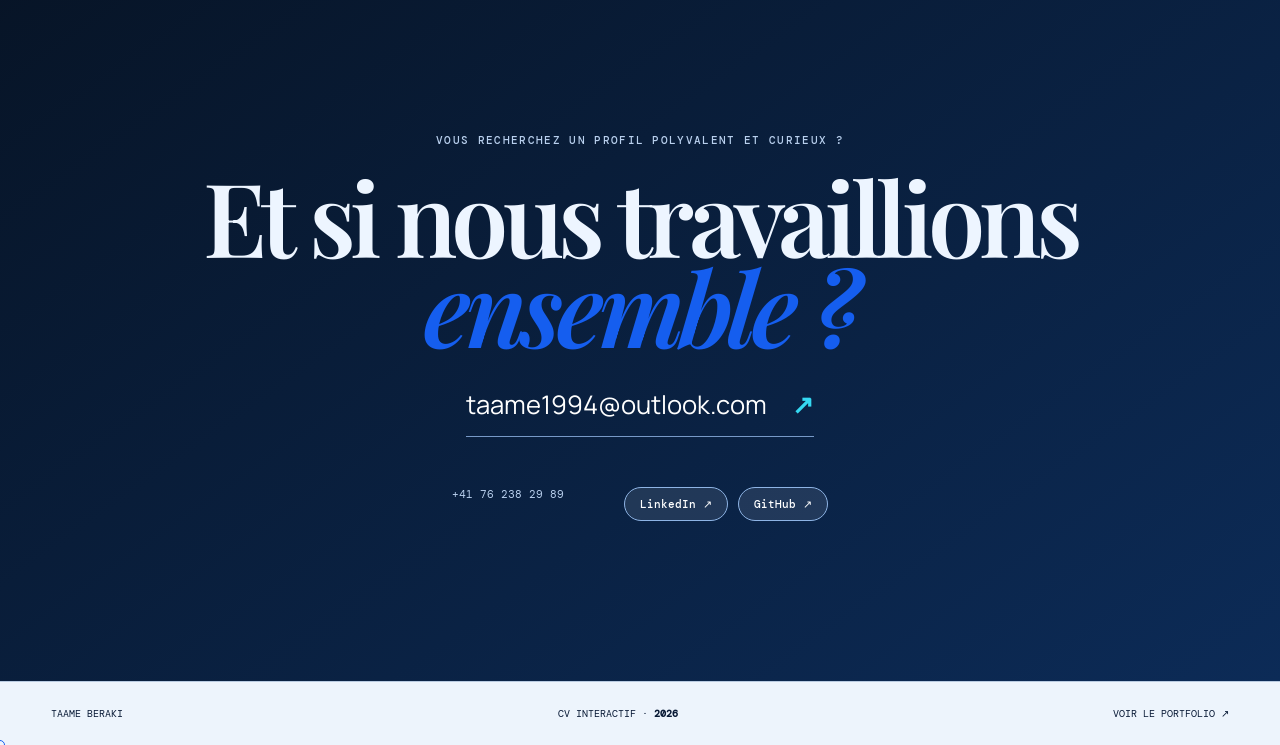
==== commit 4f0f6fe0: "Refresh CV data after updates" ====
--- a/cv/index.html
+++ b/cv/index.html
@@ -114,7 +114,7 @@
 
   <footer><span id="footer-name"></span><span>CV interactif · <b id="year"></b></span><a href="../index.html">Voir le portfolio ↗</a></footer>
   <div class="cursor-dot" aria-hidden="true"></div>
-  <script src="cv-data.js"></script>
-  <script src="script.js"></script>
+  <script src="cv-data.js?v=20261109-2"></script>
+  <script src="script.js?v=20261109-2"></script>
 </body>
 </html>
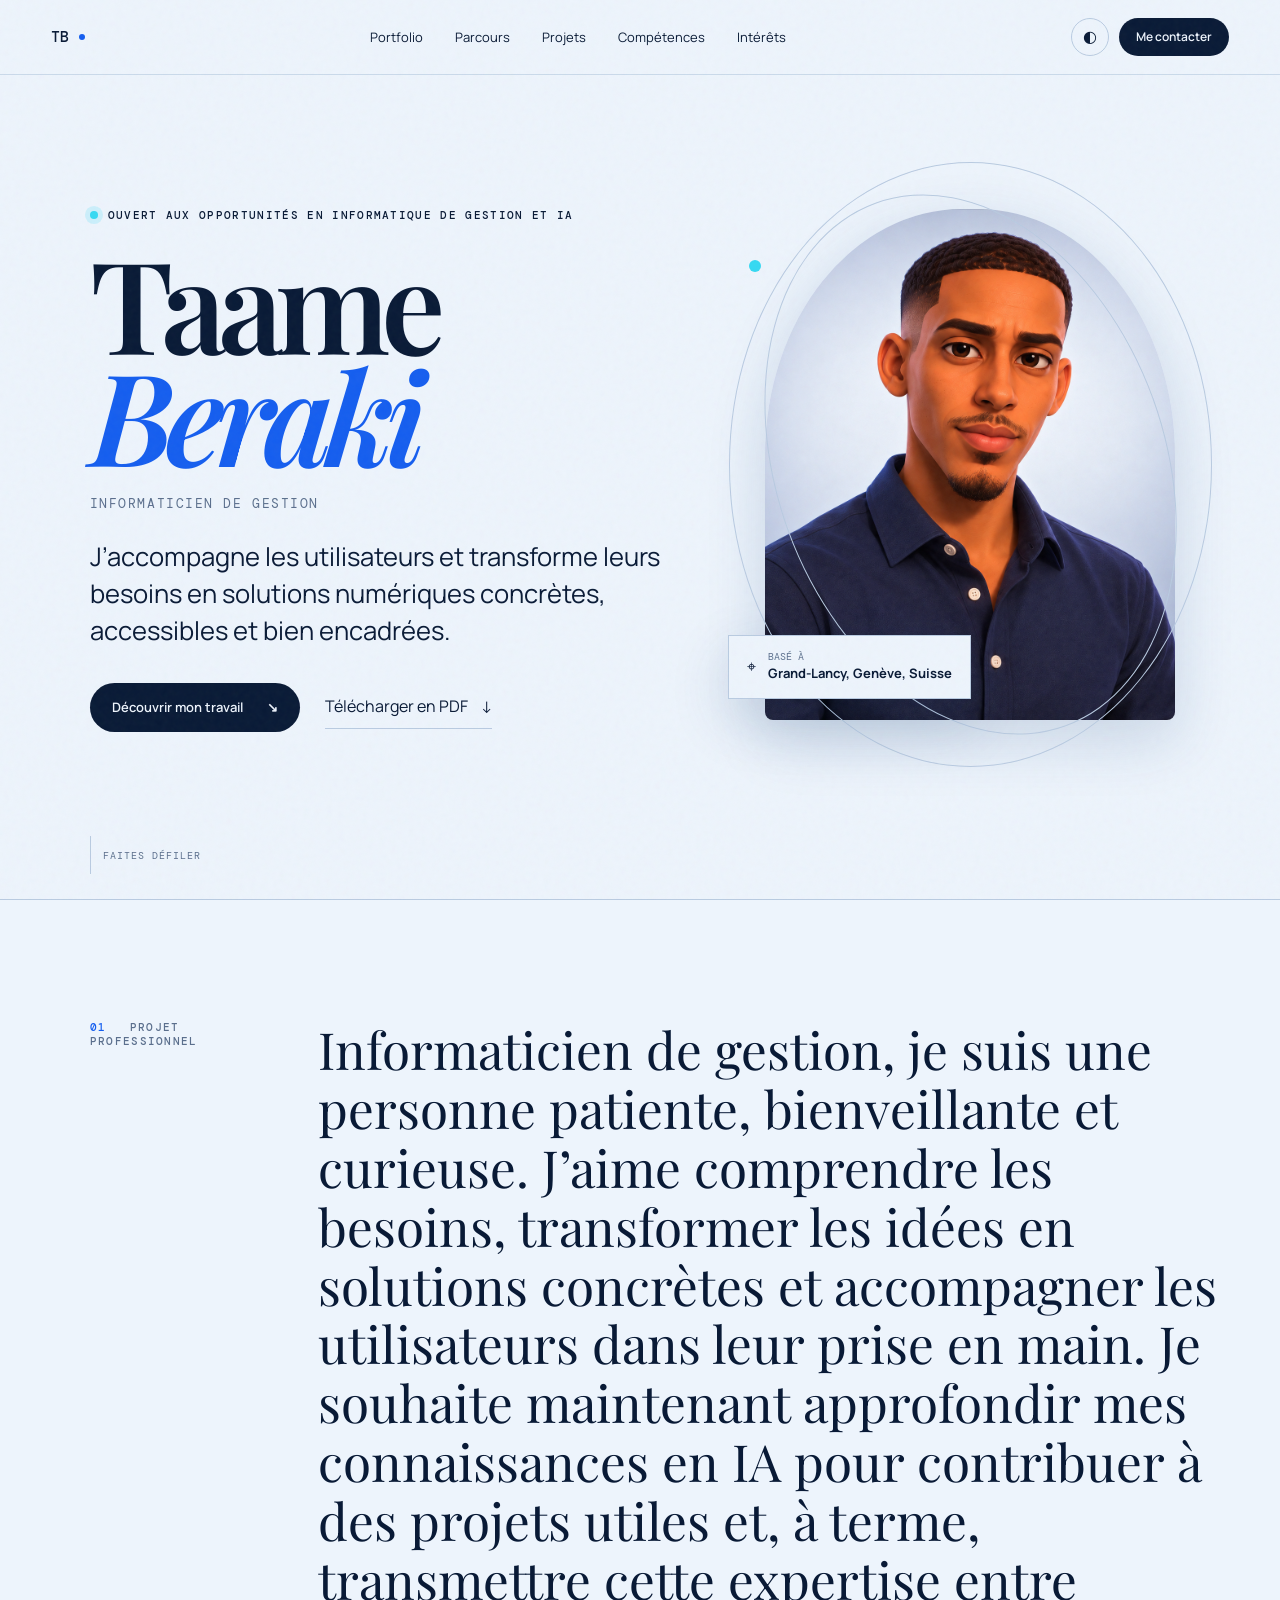
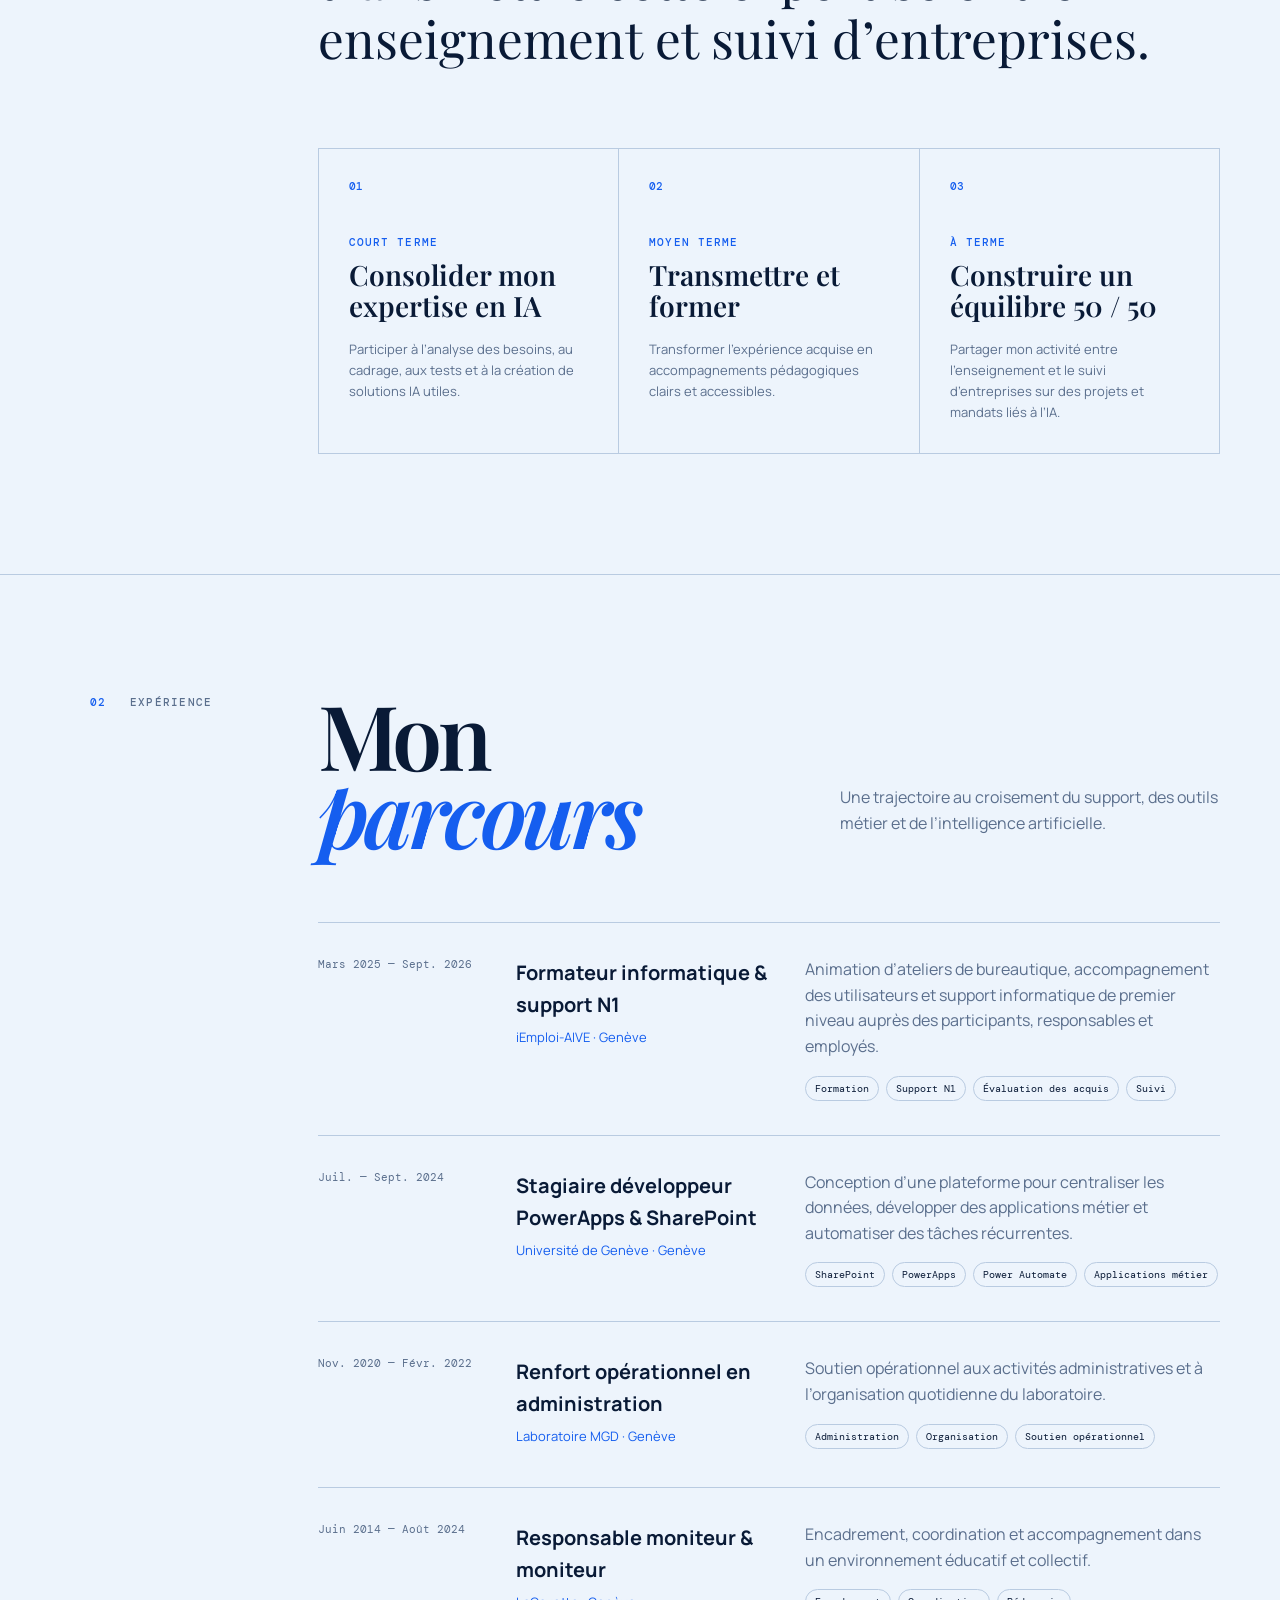
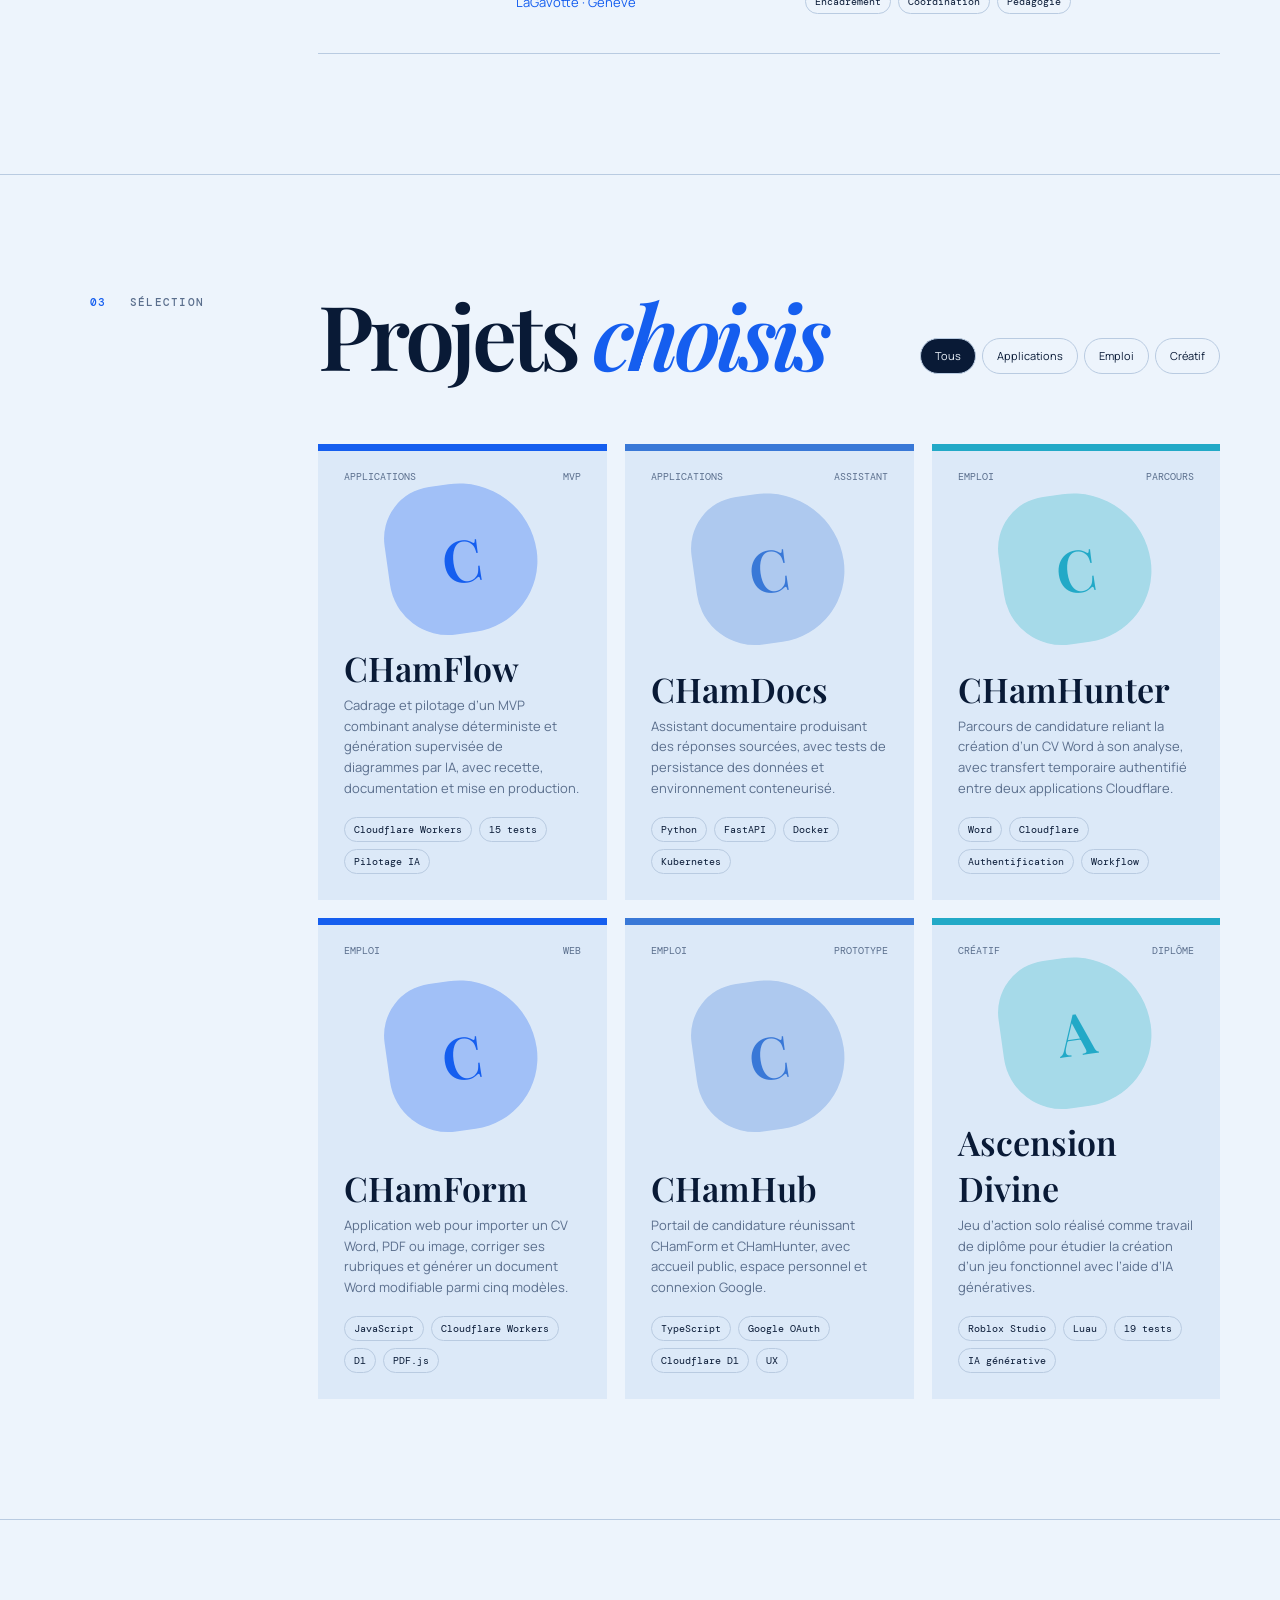
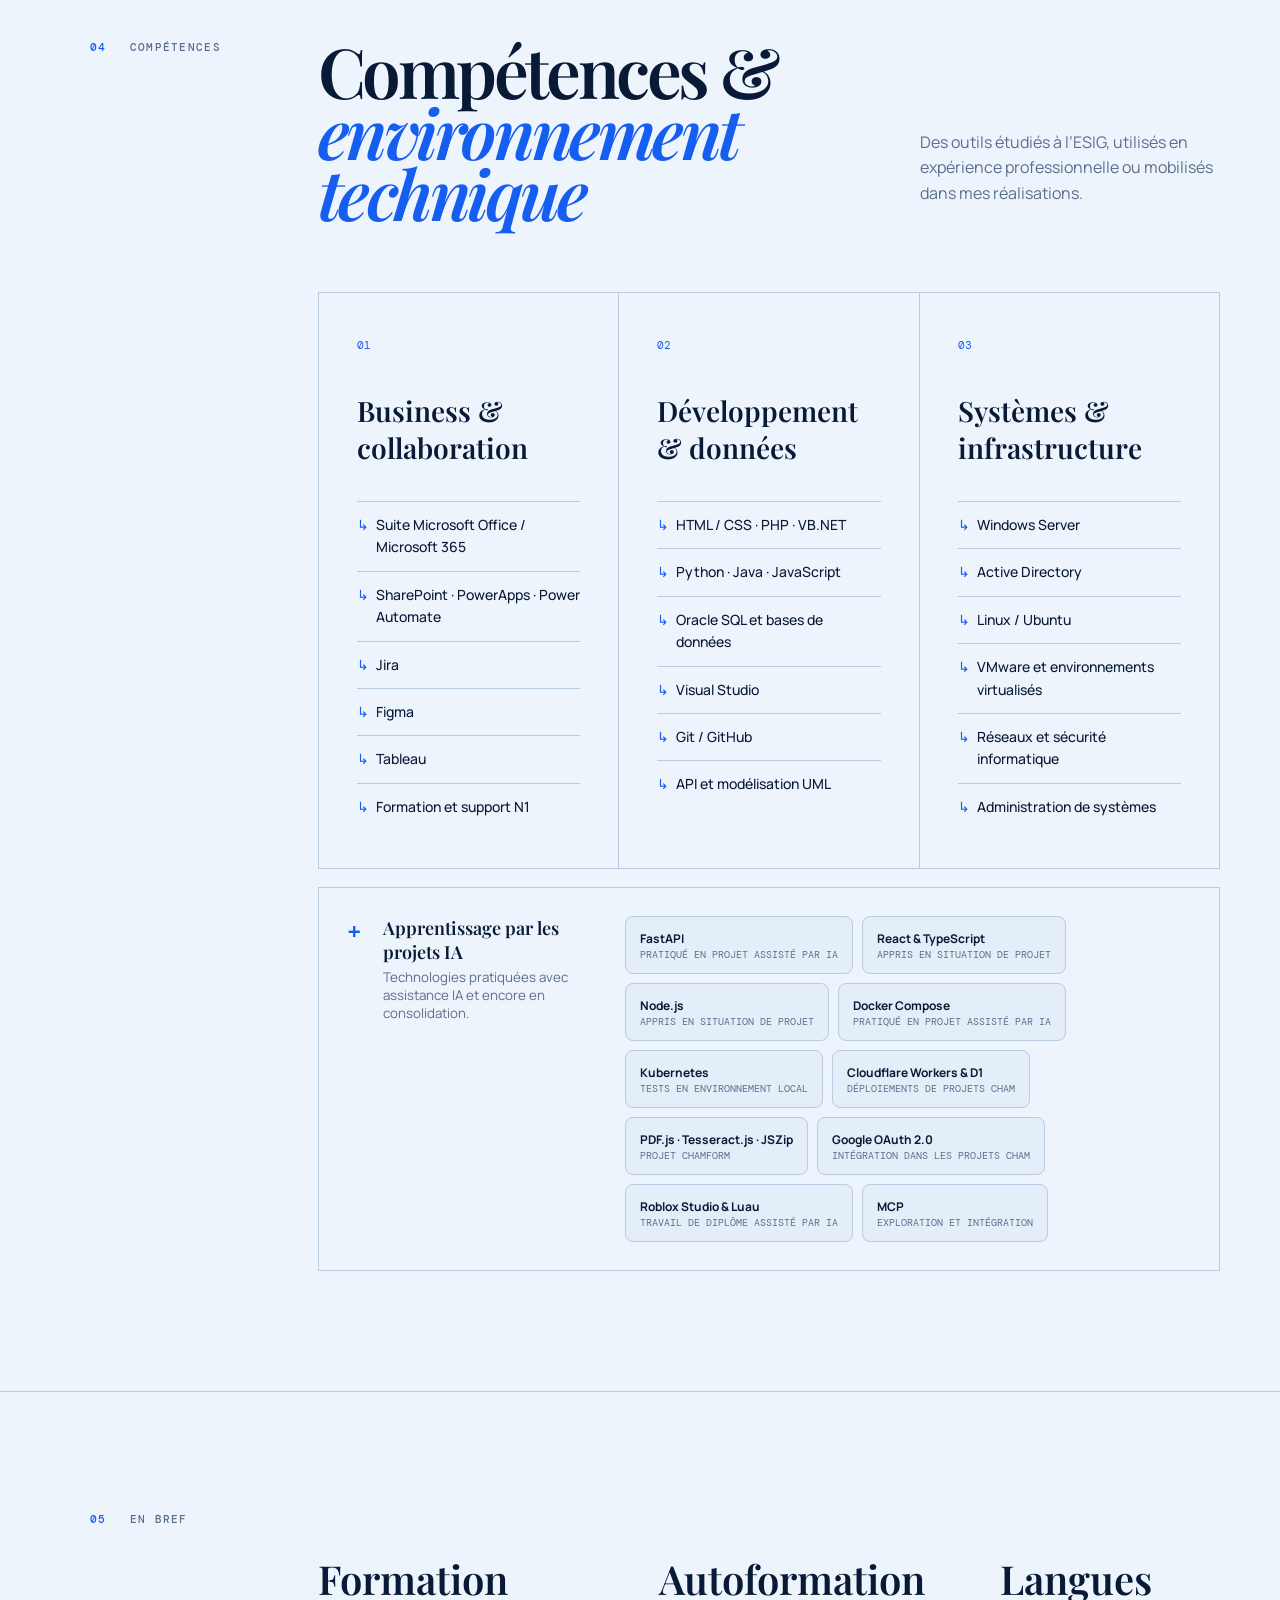
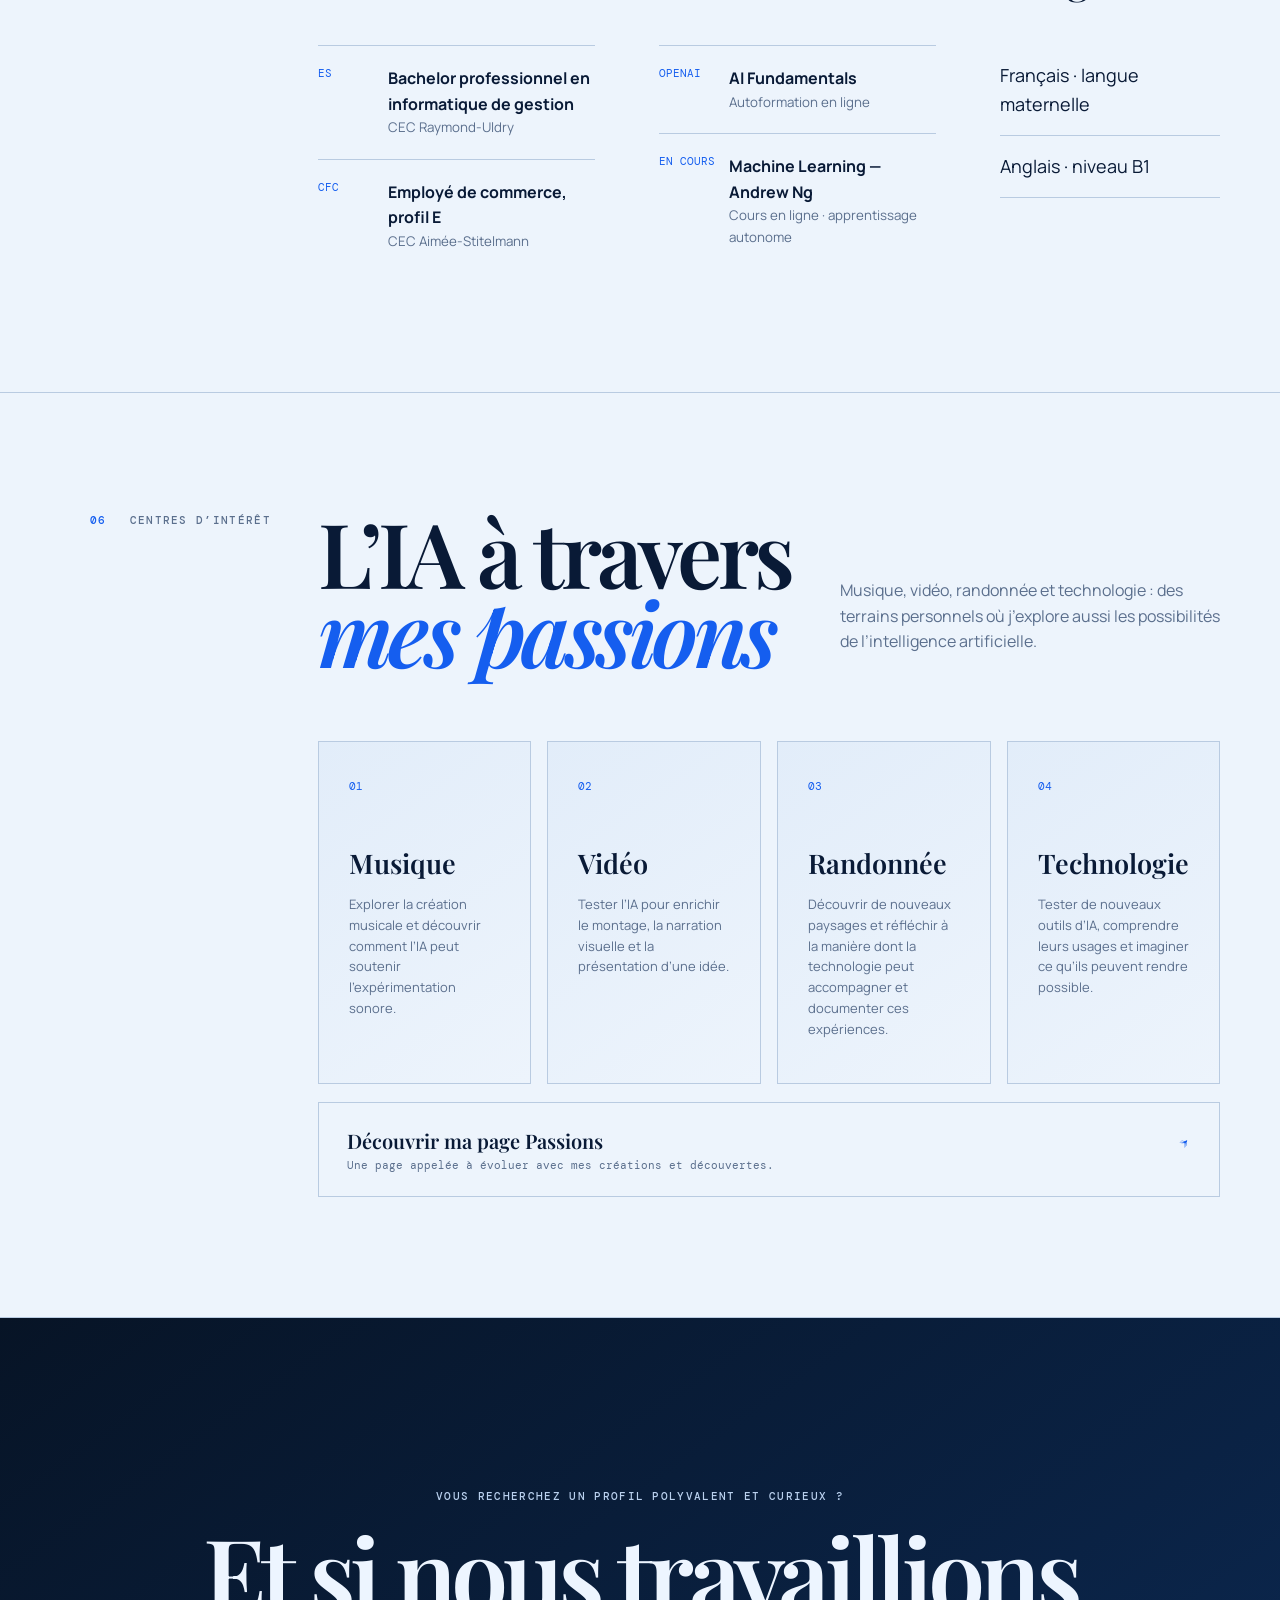
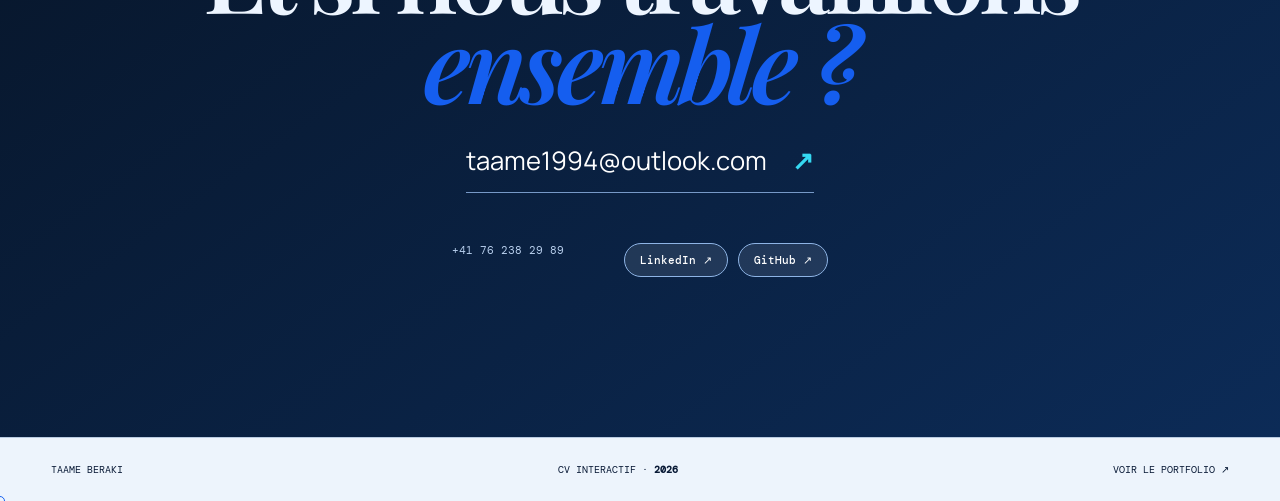
==== commit 9250c9d5: "Separate education and self-training" ====
--- a/cv/index.html
+++ b/cv/index.html
@@ -89,8 +89,9 @@
 
     <section class="more section reveal">
       <div class="section-label"><span>05</span> En bref</div>
-      <div class="section-main two-cols">
+      <div class="section-main brief-grid">
         <div><h3>Formation</h3><div id="education"></div></div>
+        <div><h3>Autoformation</h3><div id="self-learning"></div></div>
         <div><h3>Langues</h3><ul class="language-list" id="languages"></ul></div>
       </div>
     </section>
@@ -114,7 +115,7 @@
 
   <footer><span id="footer-name"></span><span>CV interactif · <b id="year"></b></span><a href="../index.html">Voir le portfolio ↗</a></footer>
   <div class="cursor-dot" aria-hidden="true"></div>
-  <script src="cv-data.js?v=20261109-2"></script>
-  <script src="script.js?v=20261109-2"></script>
+  <script src="cv-data.js?v=20261109-3"></script>
+  <script src="script.js?v=20261109-3"></script>
 </body>
 </html>
--- a/cv/theme.css
+++ b/cv/theme.css
@@ -328,6 +328,16 @@
   text-transform: uppercase;
 }
 
+.brief-grid {
+  display: grid;
+  grid-template-columns: minmax(0, 1.1fr) minmax(0, 1.1fr) minmax(220px, .8fr);
+  gap: 5vw;
+}
+
+.brief-grid h3 {
+  font: 600 40px "Playfair Display", serif;
+}
+
 @media (max-width: 900px) {
   .interests { grid-template-columns: 1fr; }
   .interest-grid { grid-template-columns: 1fr; }
@@ -338,6 +348,10 @@
 }
 
 @media (max-width: 1100px) {
+  .brief-grid {
+    grid-template-columns: 1fr;
+  }
+
   .skills {
     grid-template-columns: 1fr;
   }
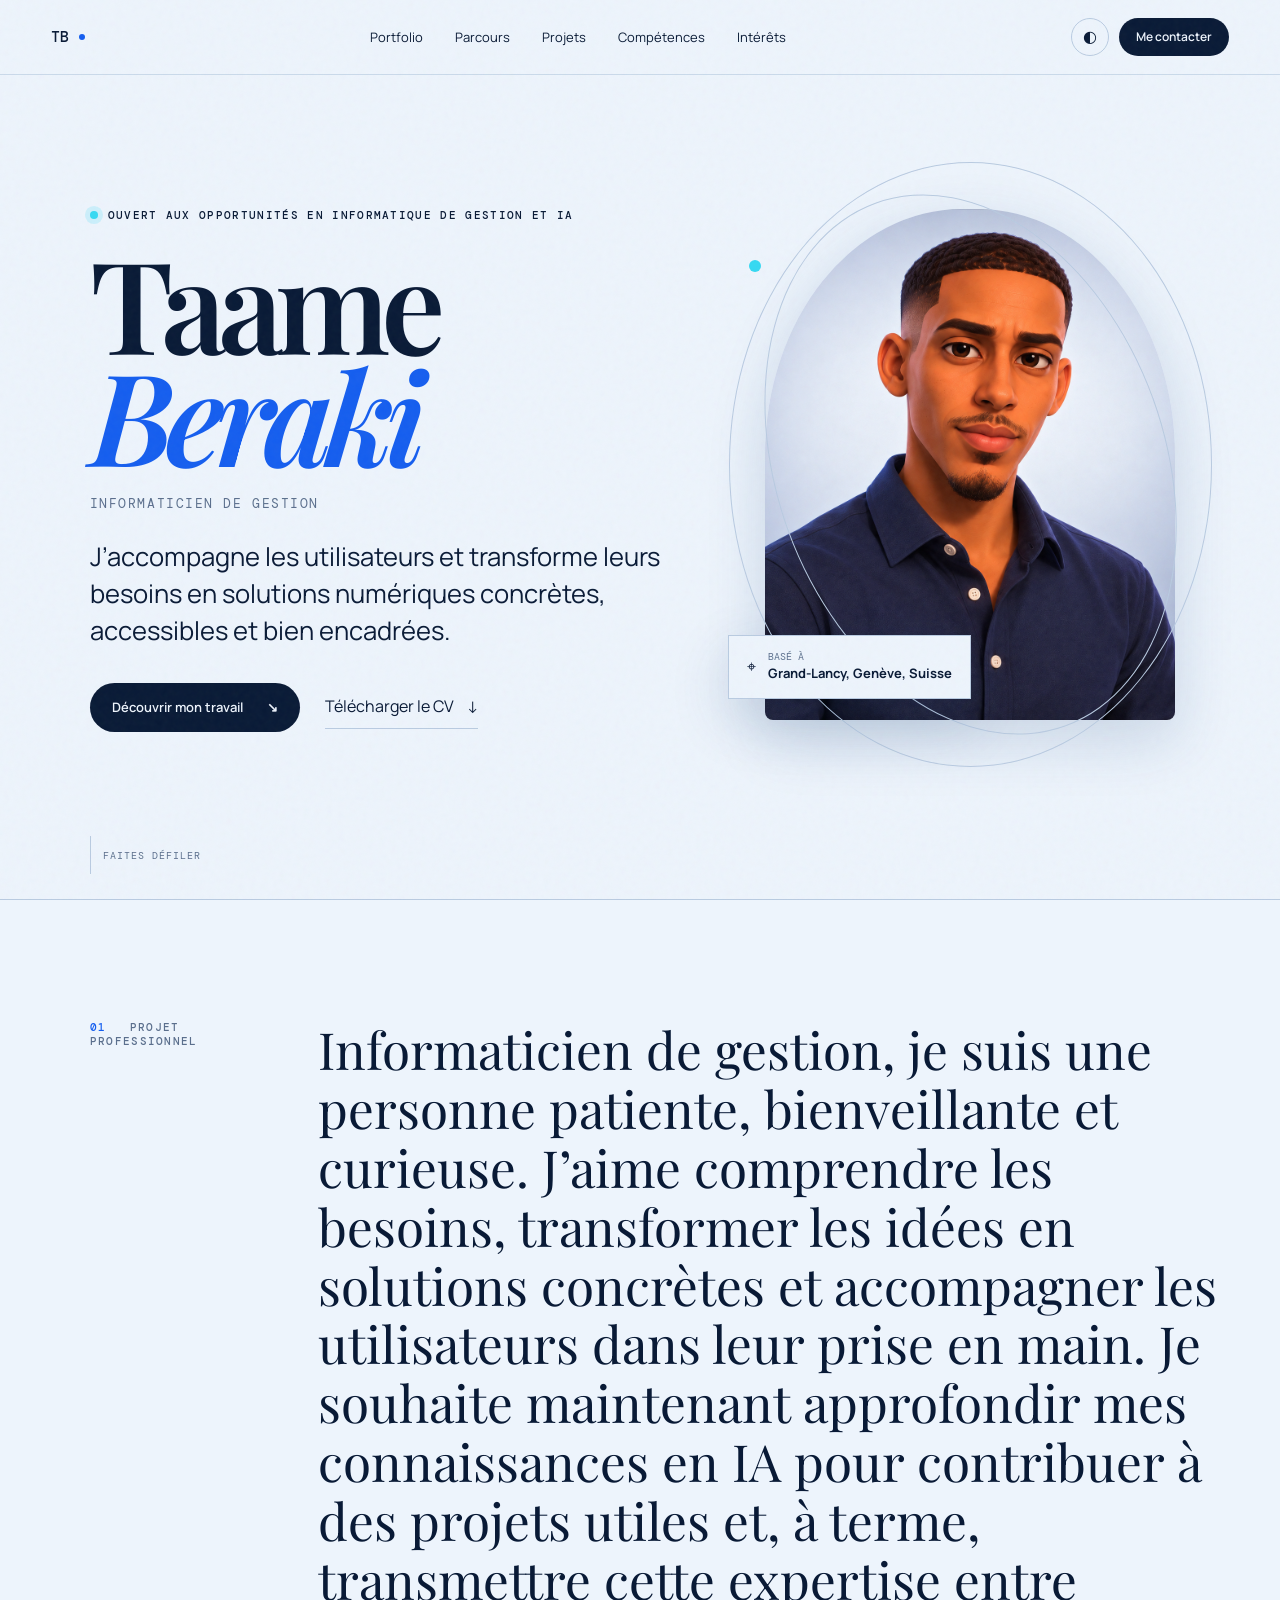
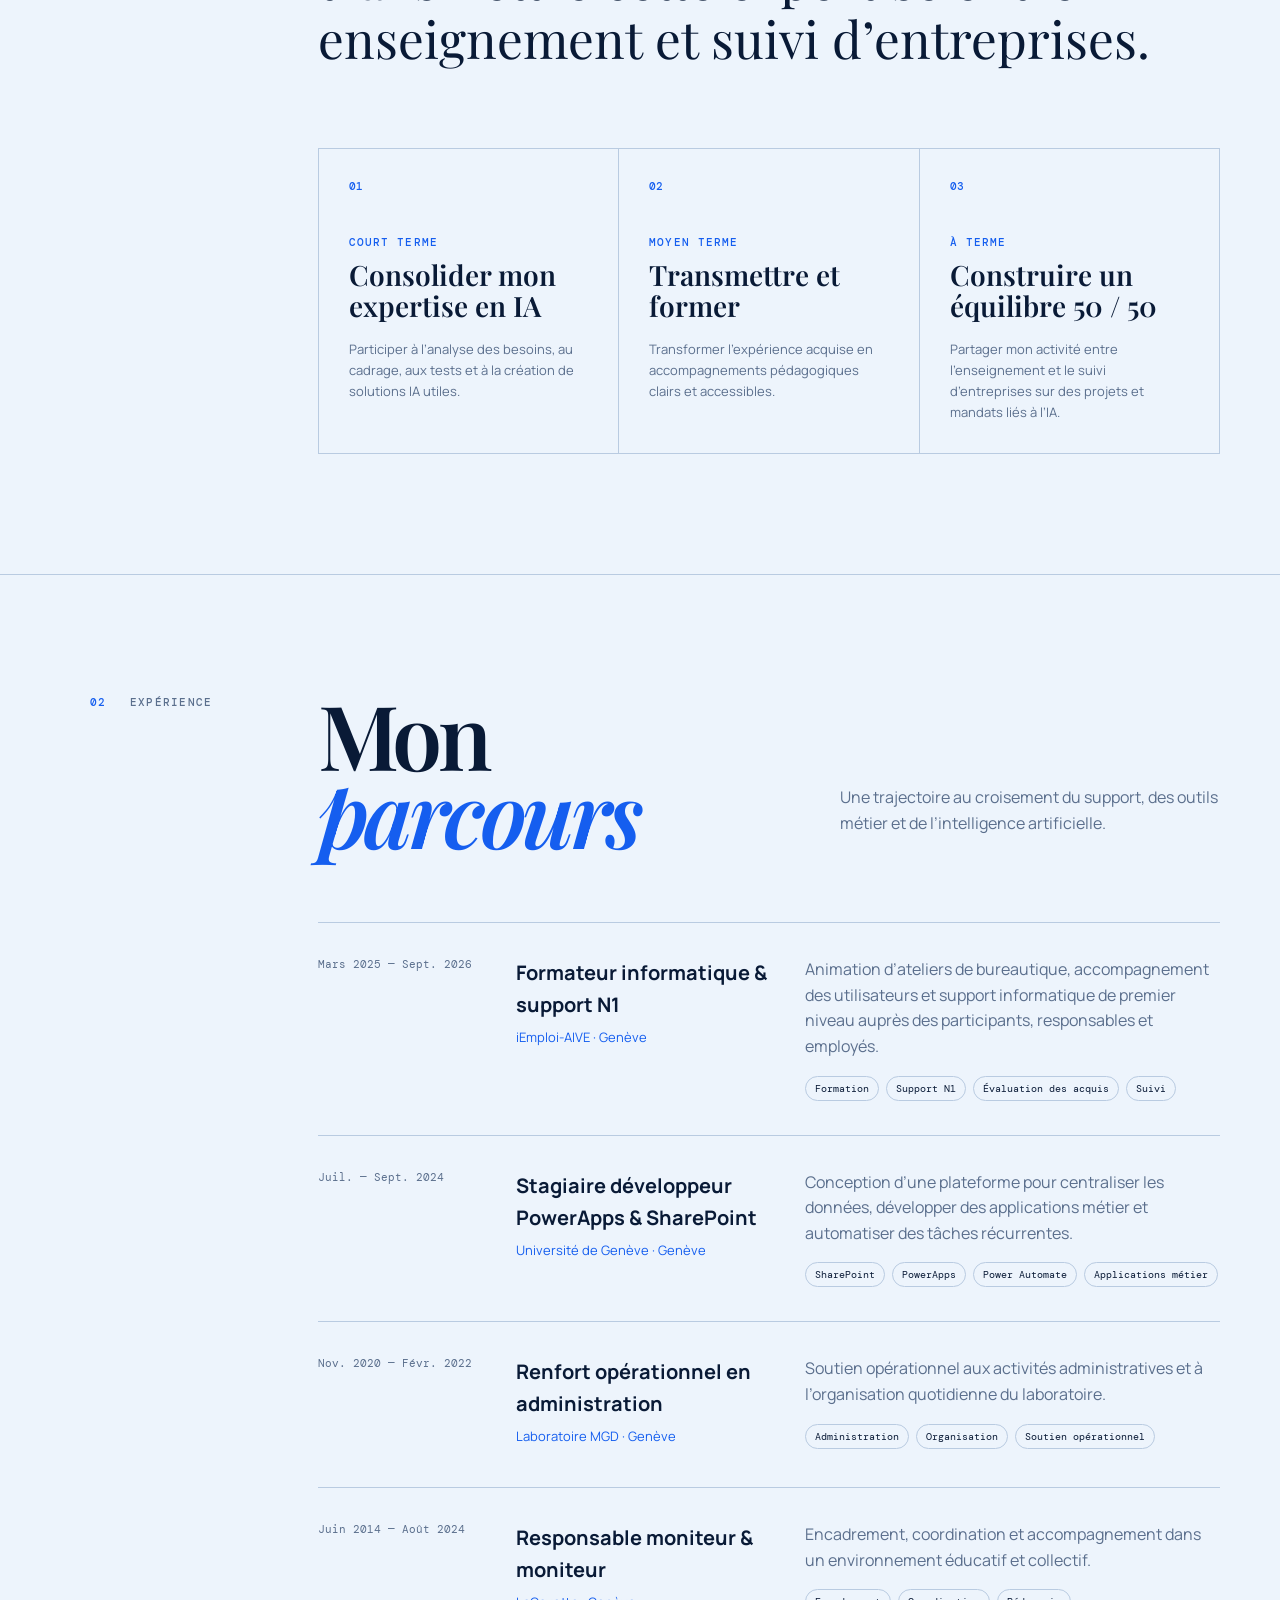
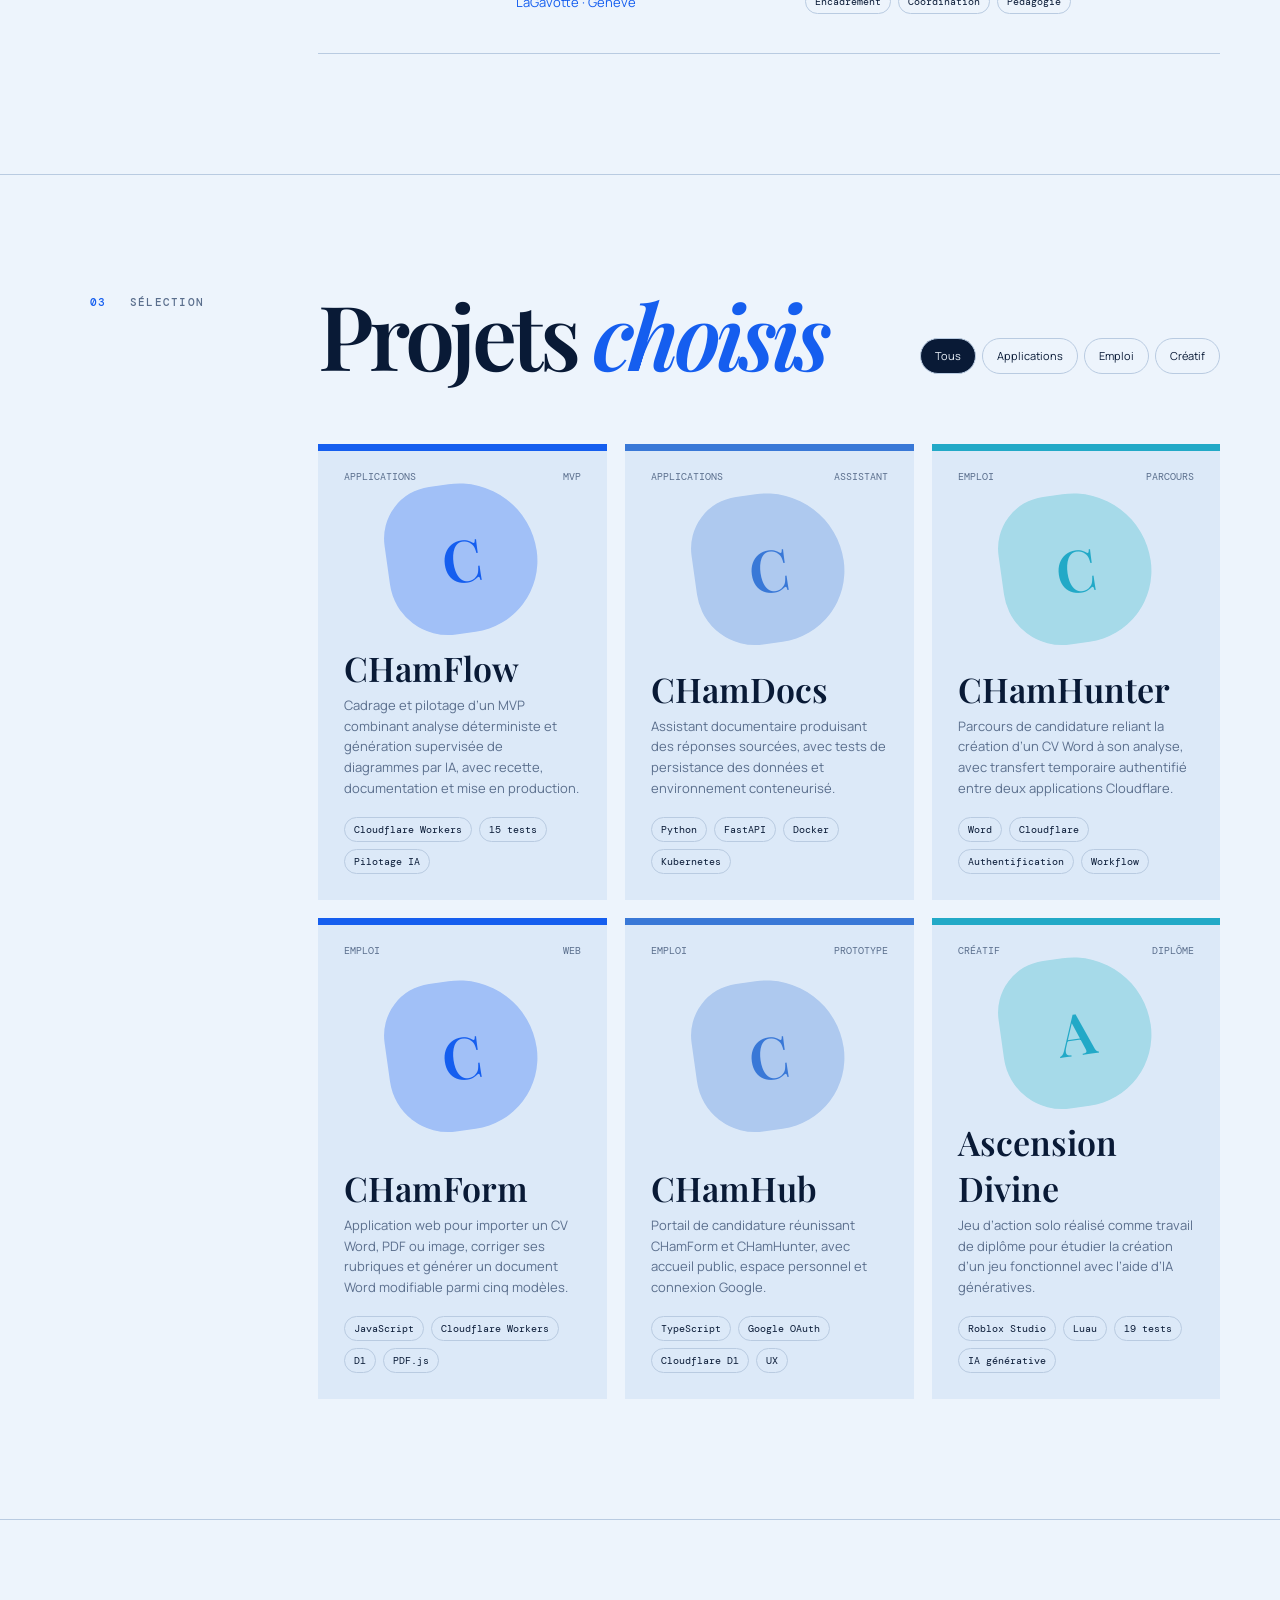
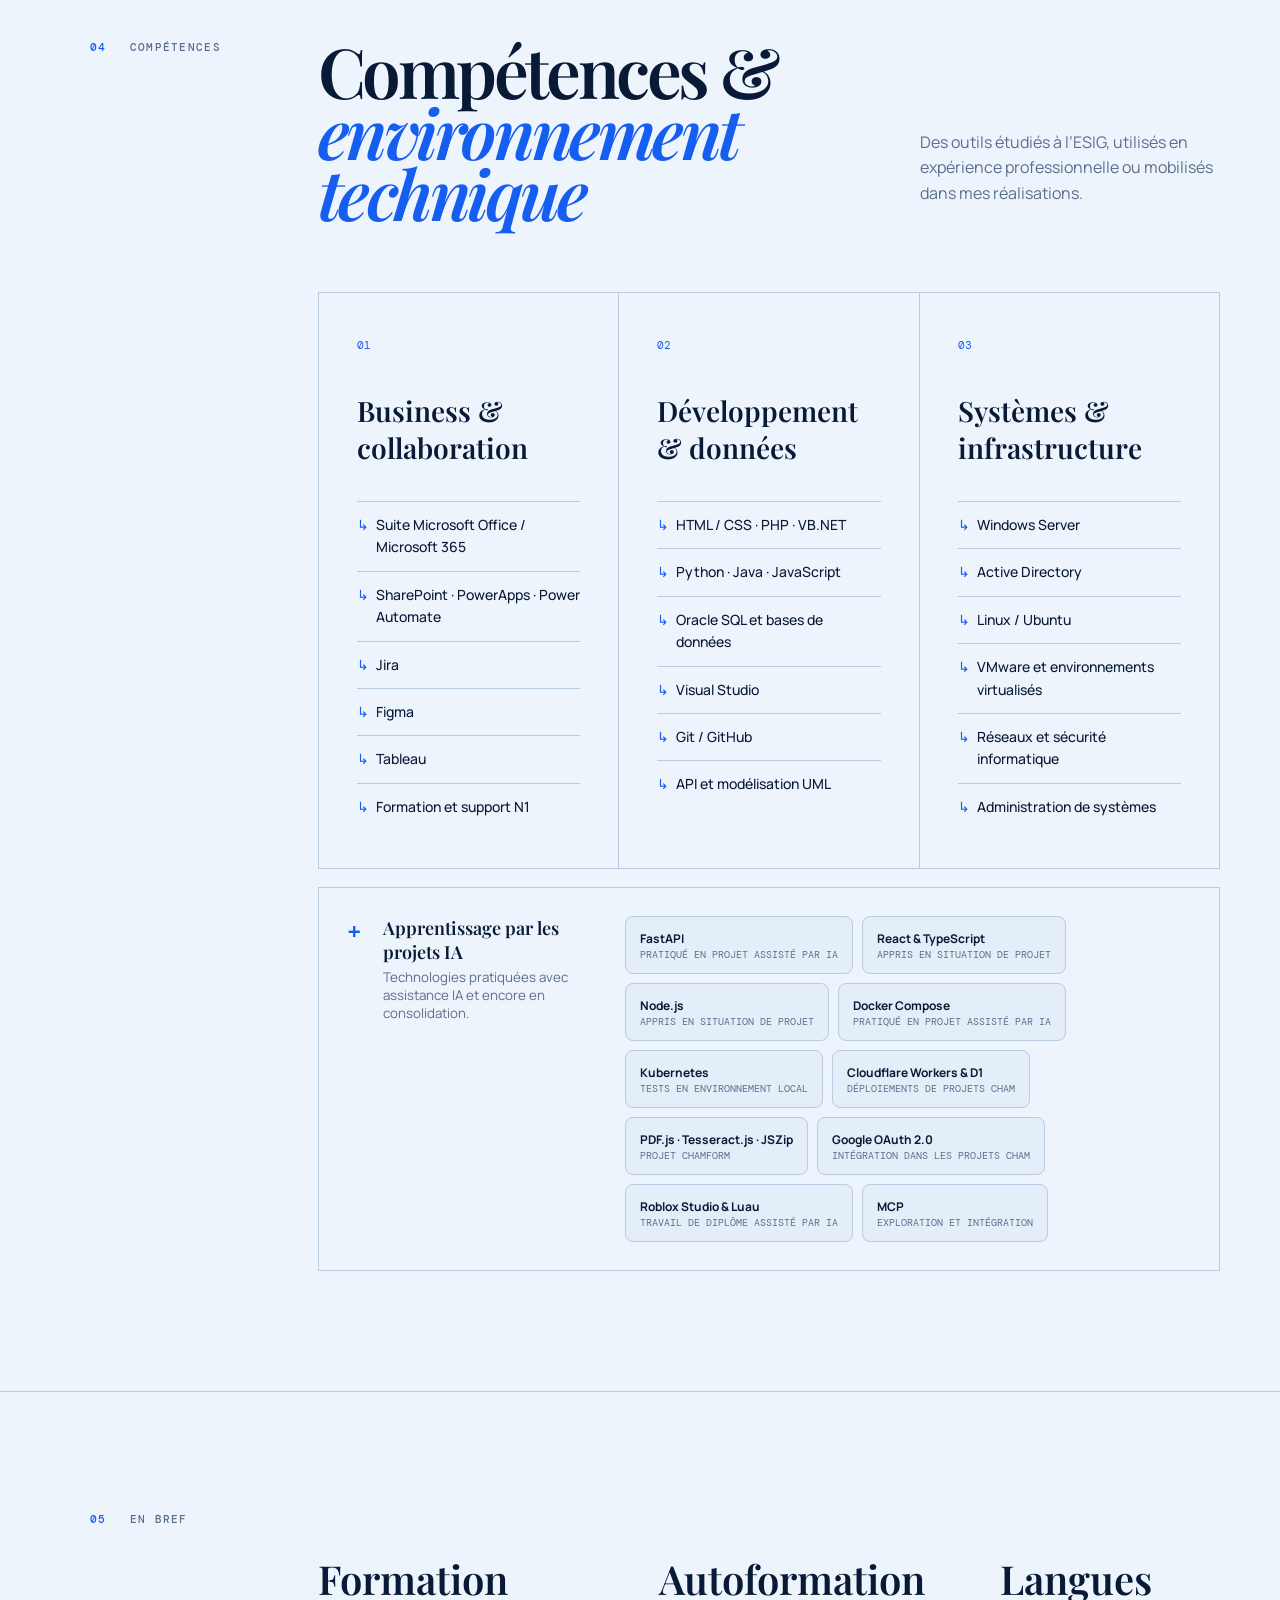
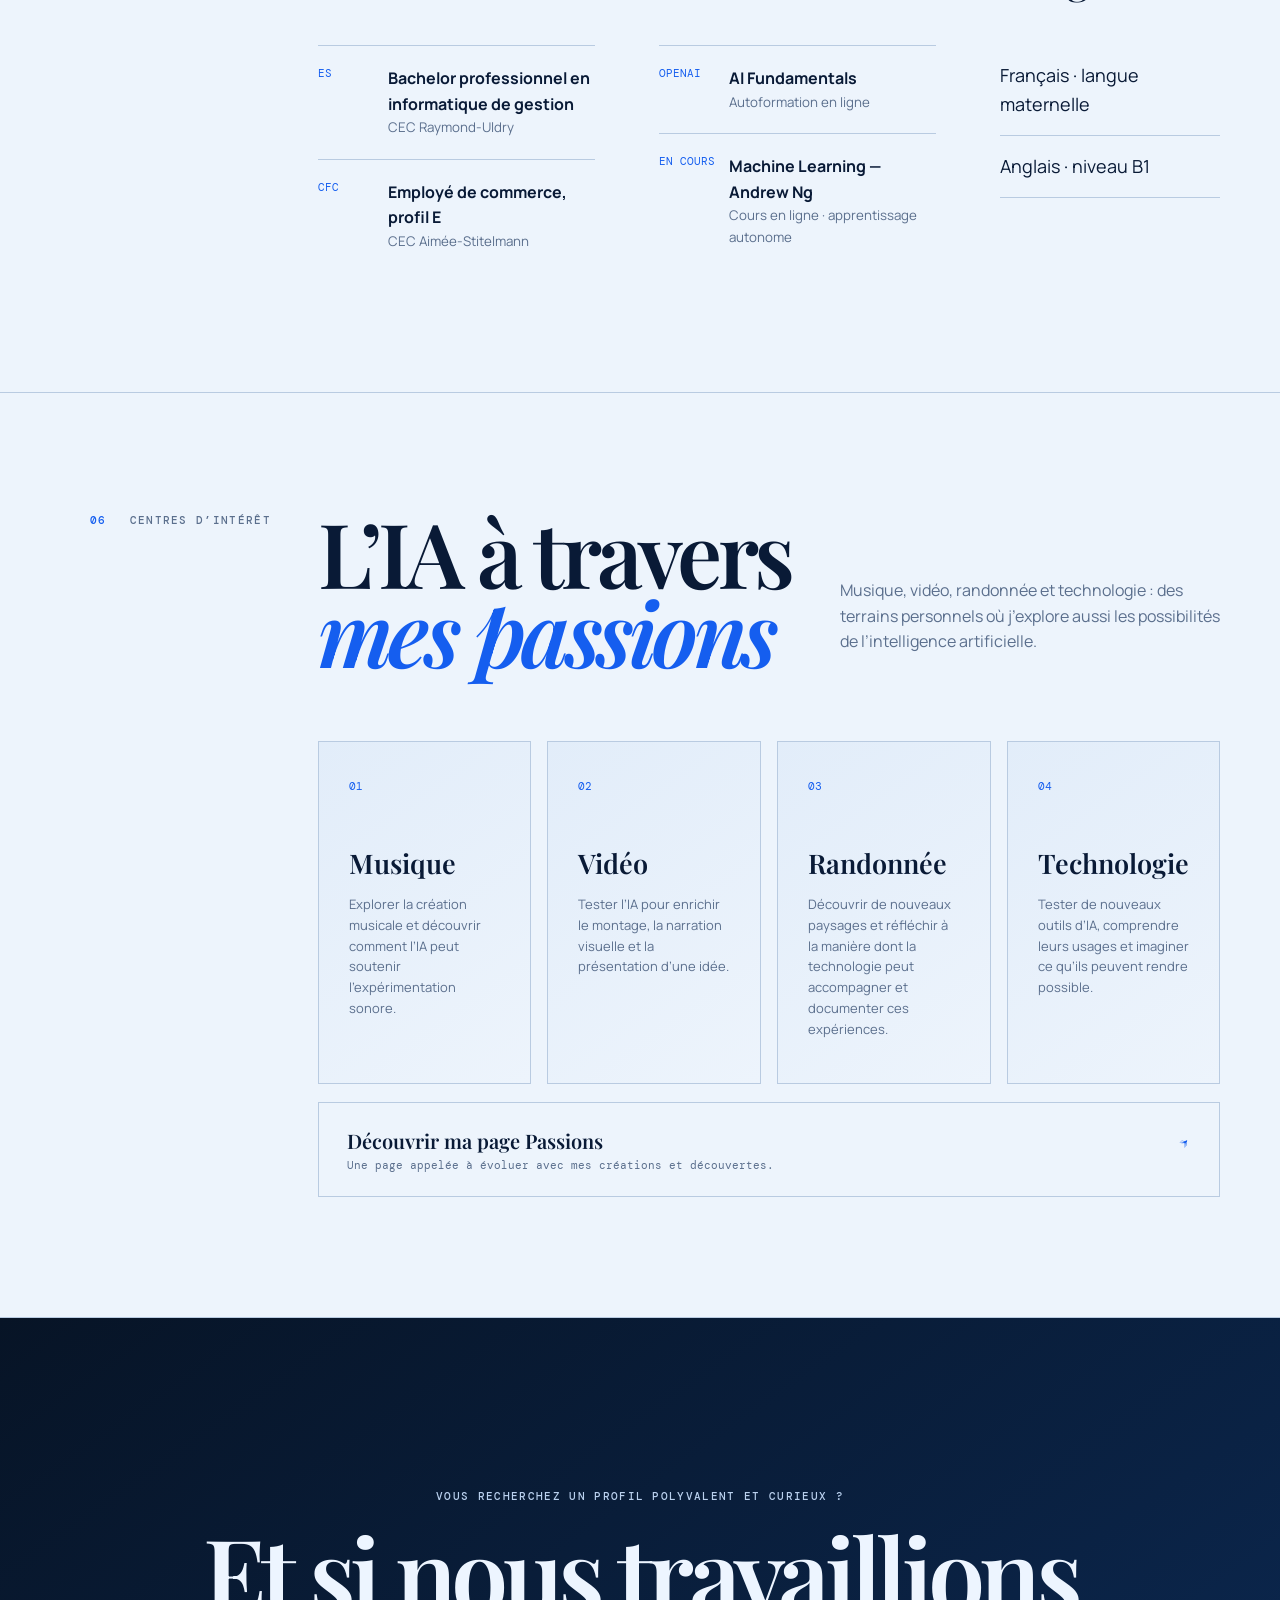
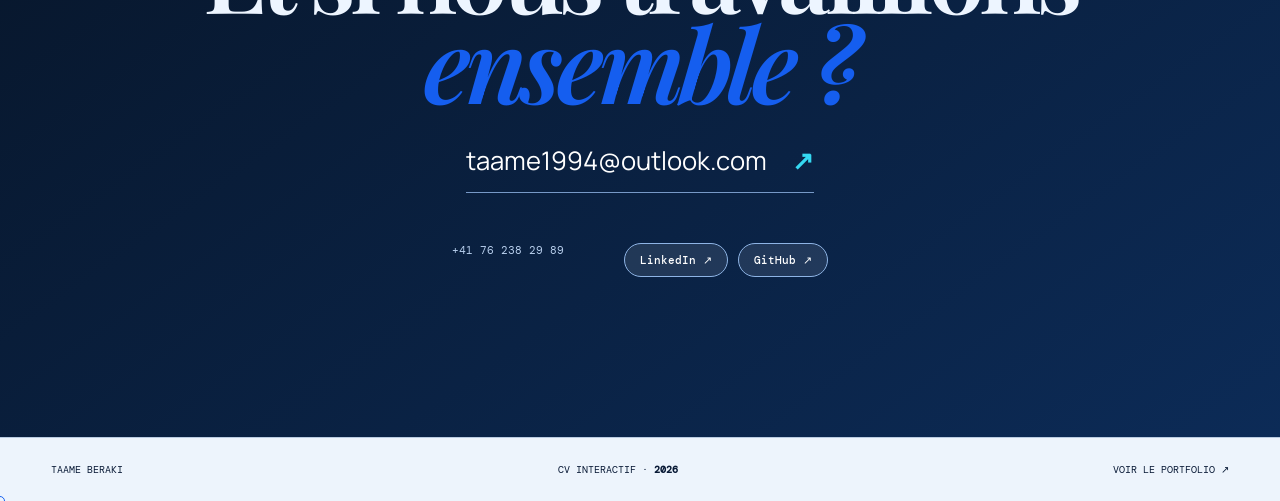
==== commit ebe7d1cf: "Use general CV PDF for downloads" ====
--- a/cv/index.html
+++ b/cv/index.html
@@ -38,7 +38,7 @@
         <p class="lede" id="tagline"></p>
         <div class="hero-cta">
           <a class="pill" href="#projets">Découvrir mon travail <span>↘</span></a>
-          <button class="text-btn" id="print-cv">Télécharger en PDF <span>↓</span></button>
+          <a class="text-btn" id="download-cv" href="assets/CV-General-Informaticien-de-gestion.pdf" download="CV général - Informaticien de gestion.pdf" type="application/pdf">Télécharger le CV <span>↓</span></a>
         </div>
       </div>
       <div class="hero-visual" aria-label="Portrait stylisé">
@@ -116,6 +116,6 @@
   <footer><span id="footer-name"></span><span>CV interactif · <b id="year"></b></span><a href="../index.html">Voir le portfolio ↗</a></footer>
   <div class="cursor-dot" aria-hidden="true"></div>
   <script src="cv-data.js?v=20261109-3"></script>
-  <script src="script.js?v=20261109-3"></script>
+  <script src="script.js?v=20261109-4"></script>
 </body>
 </html>
